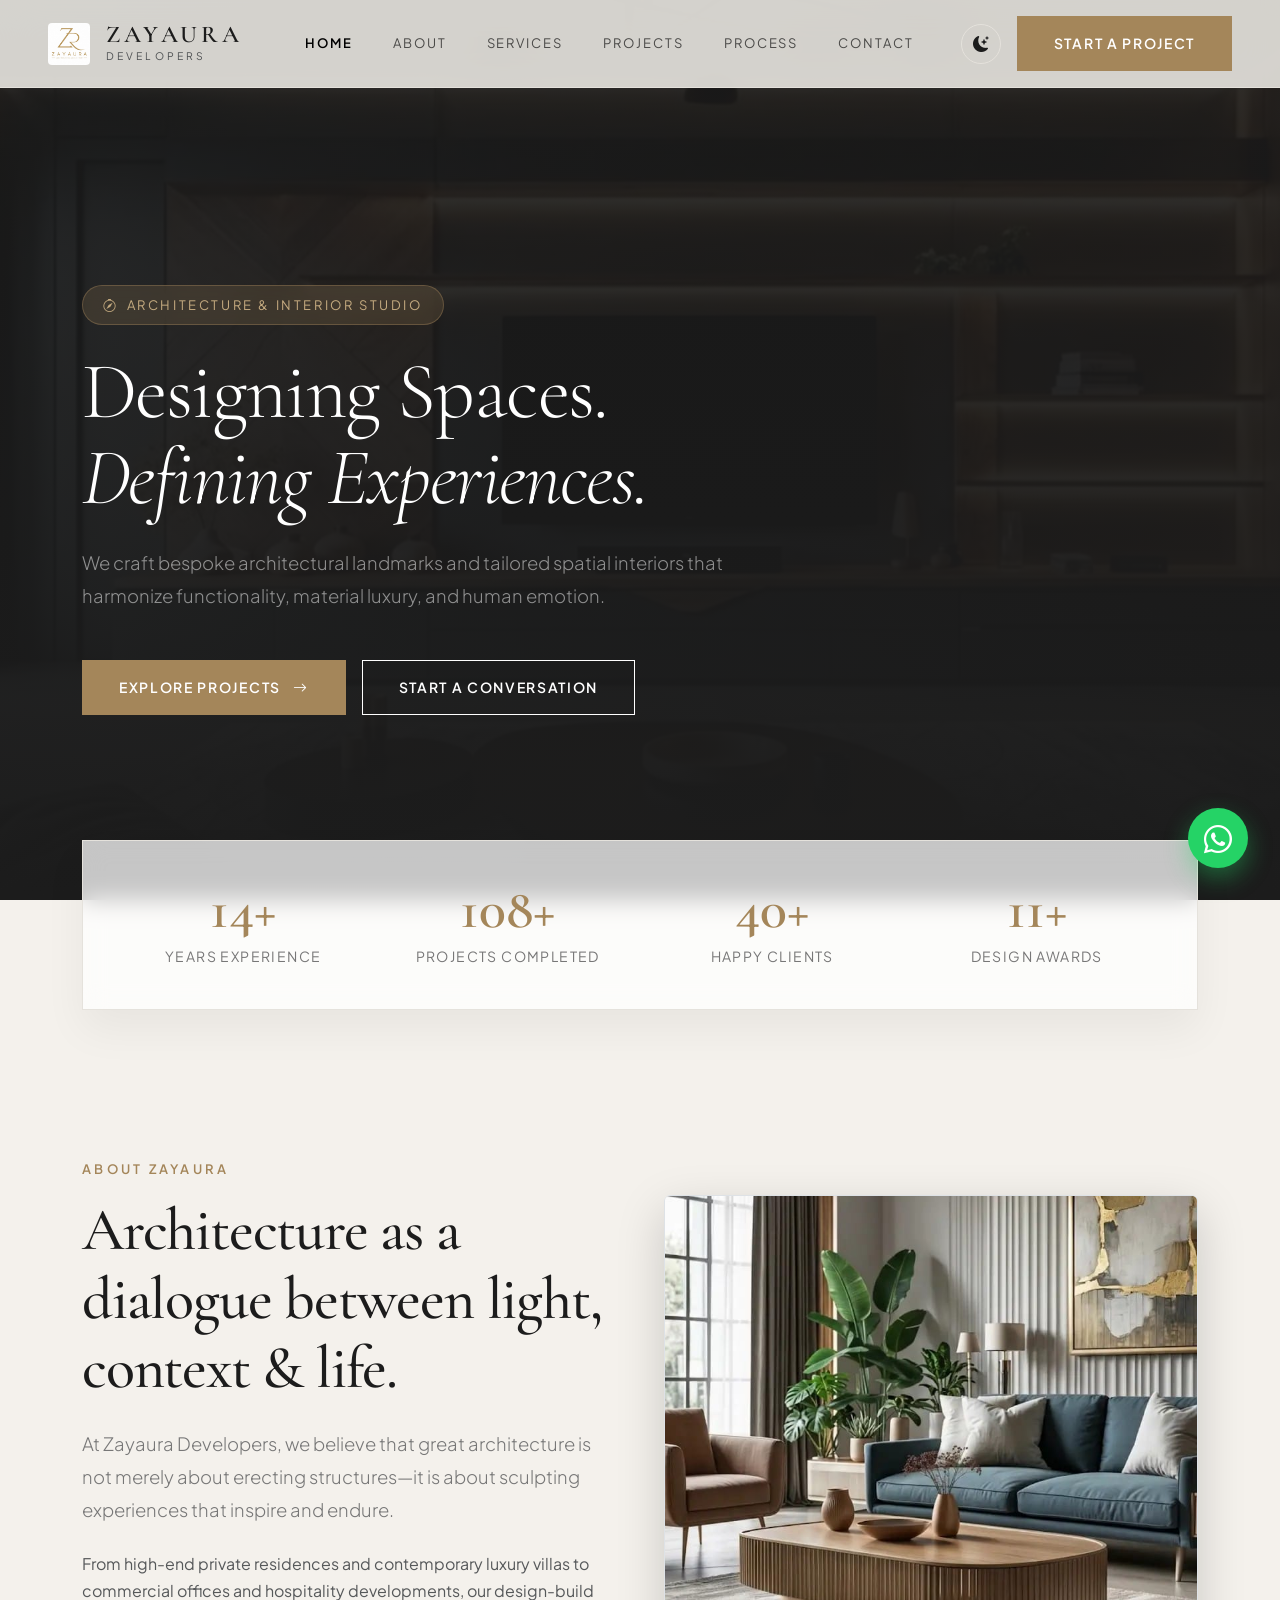
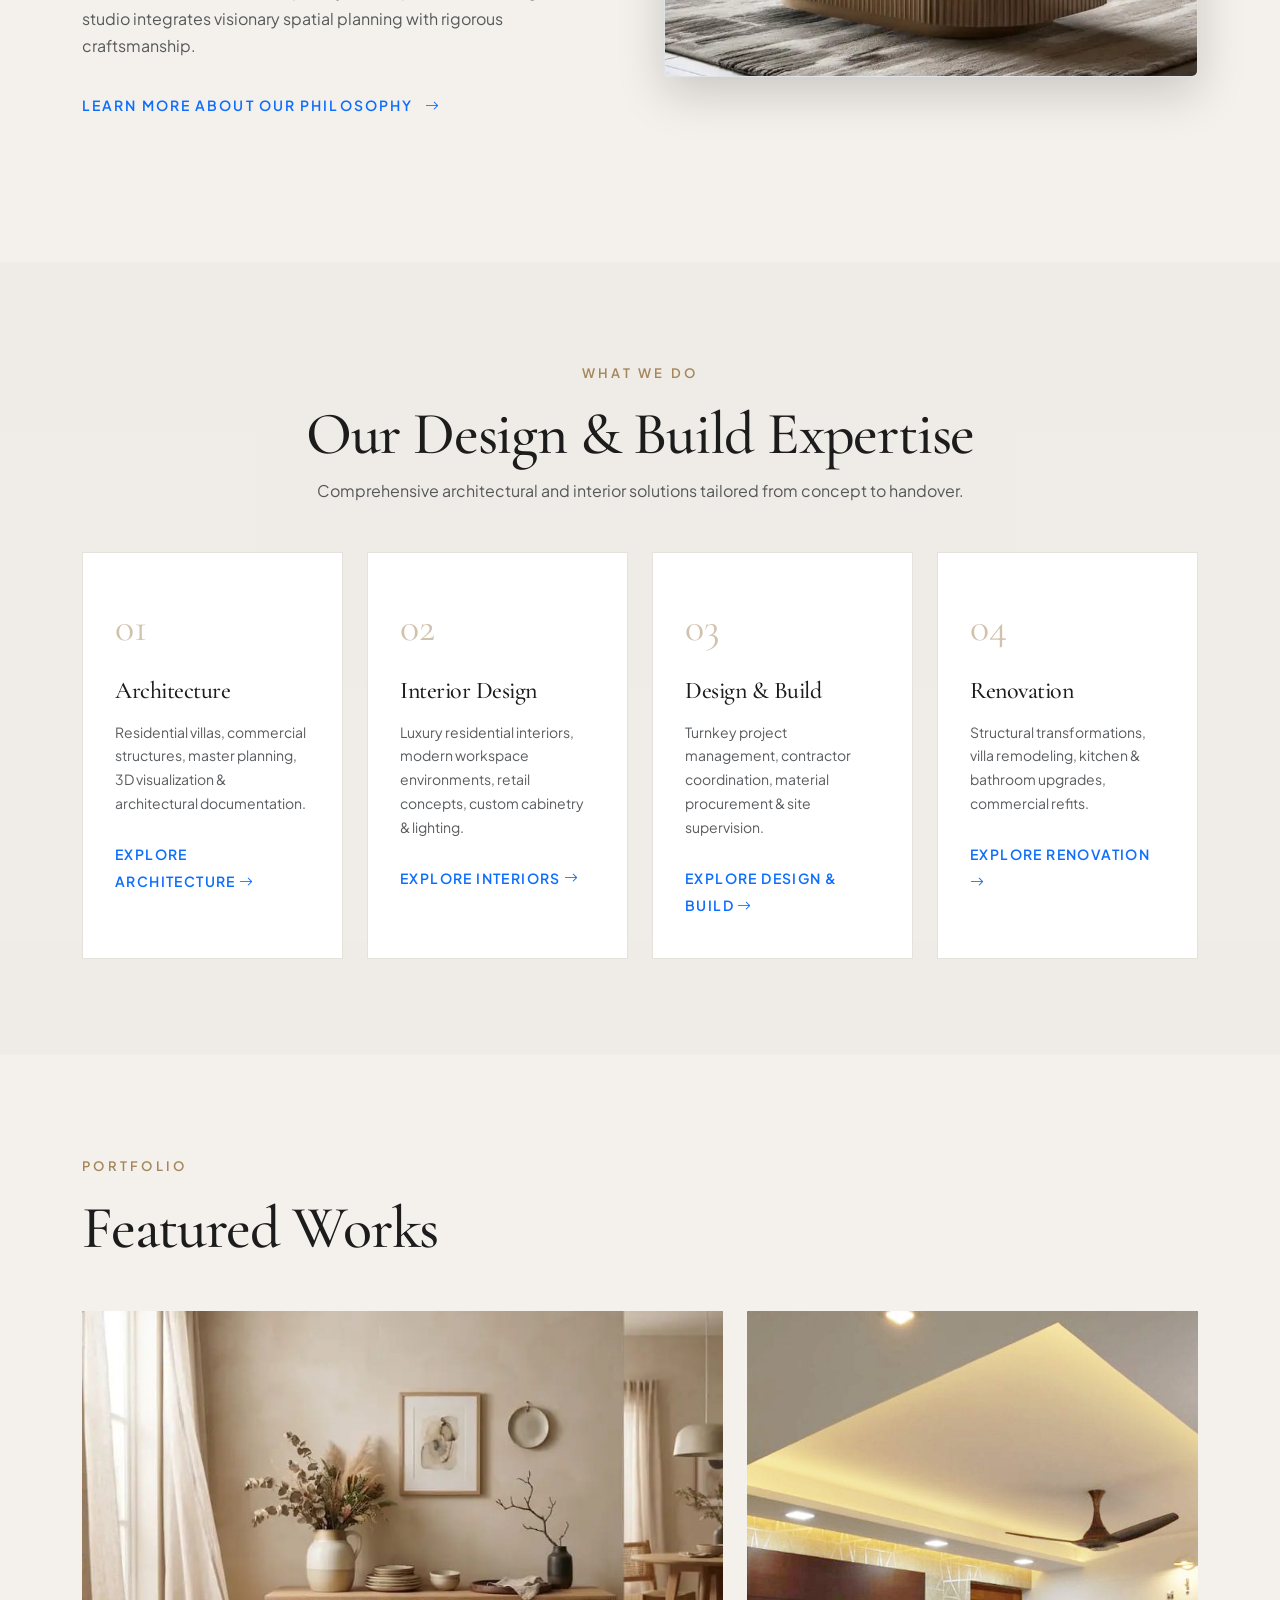
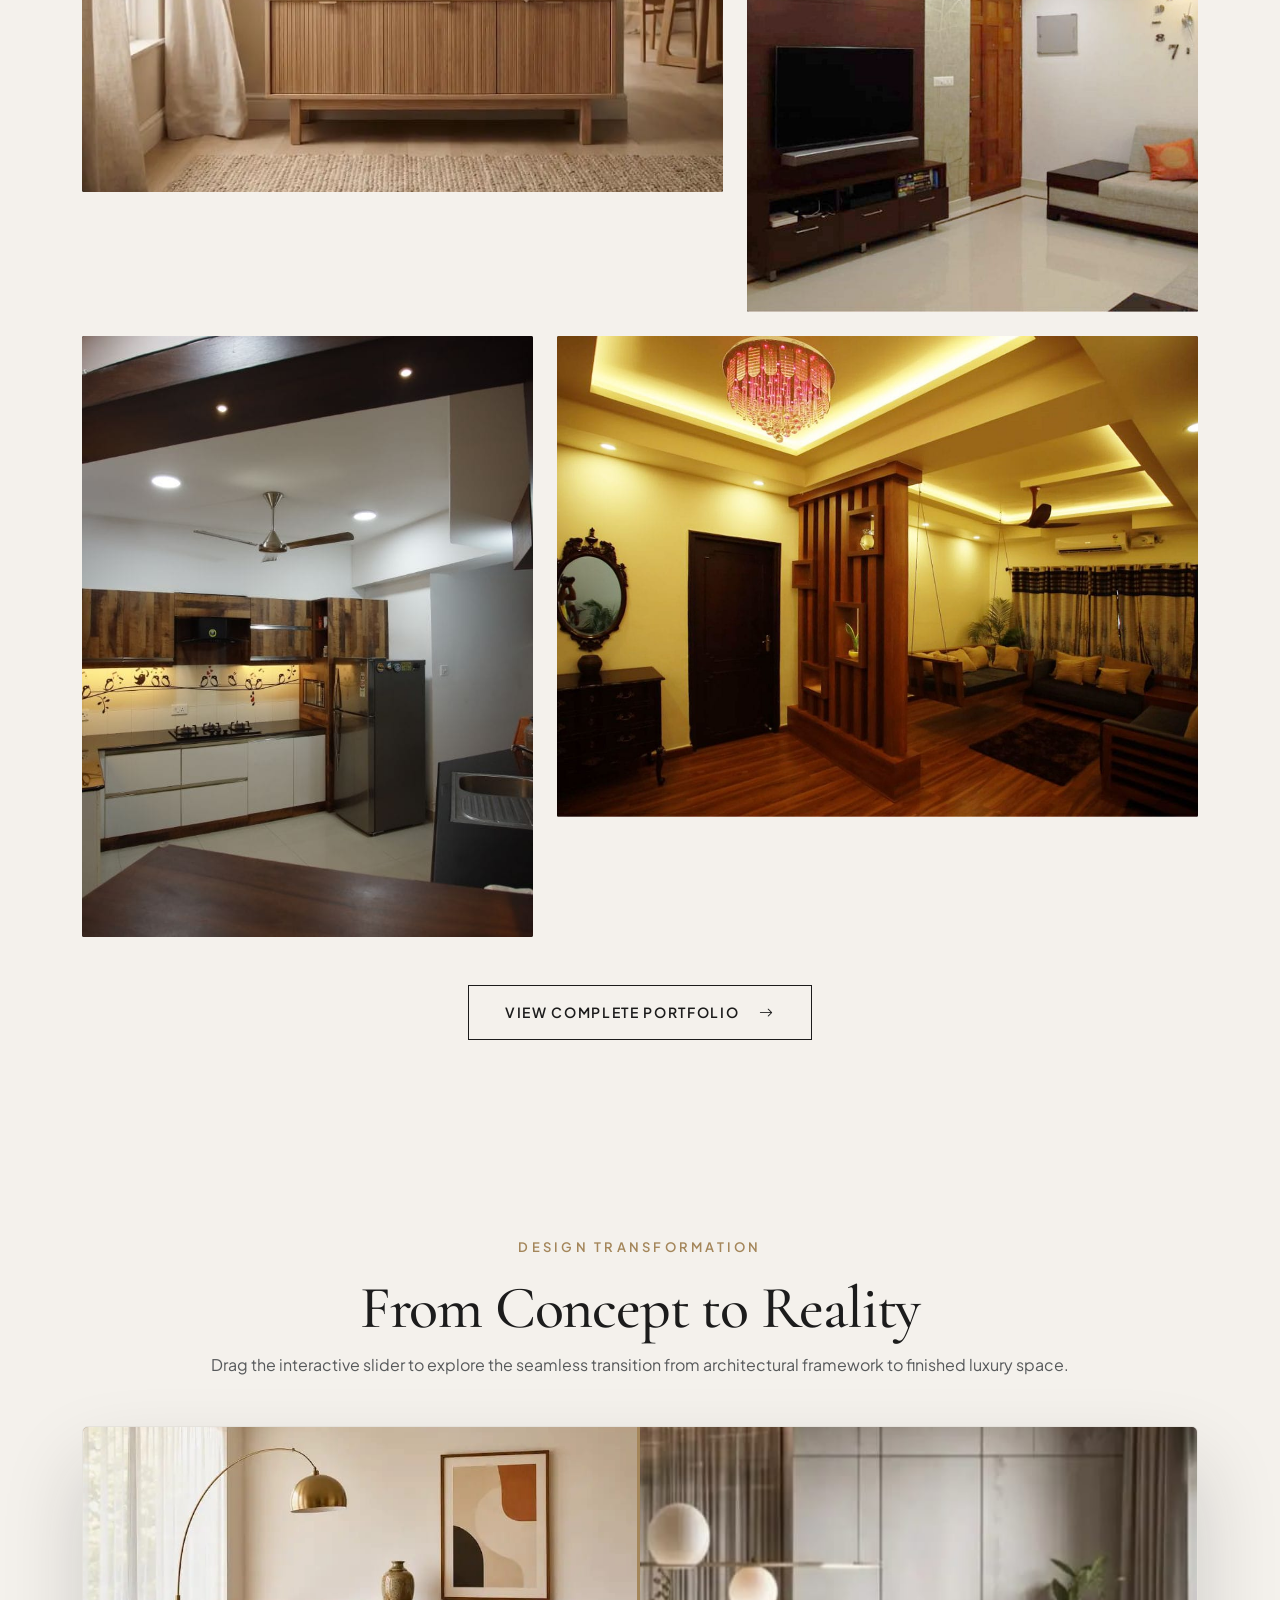
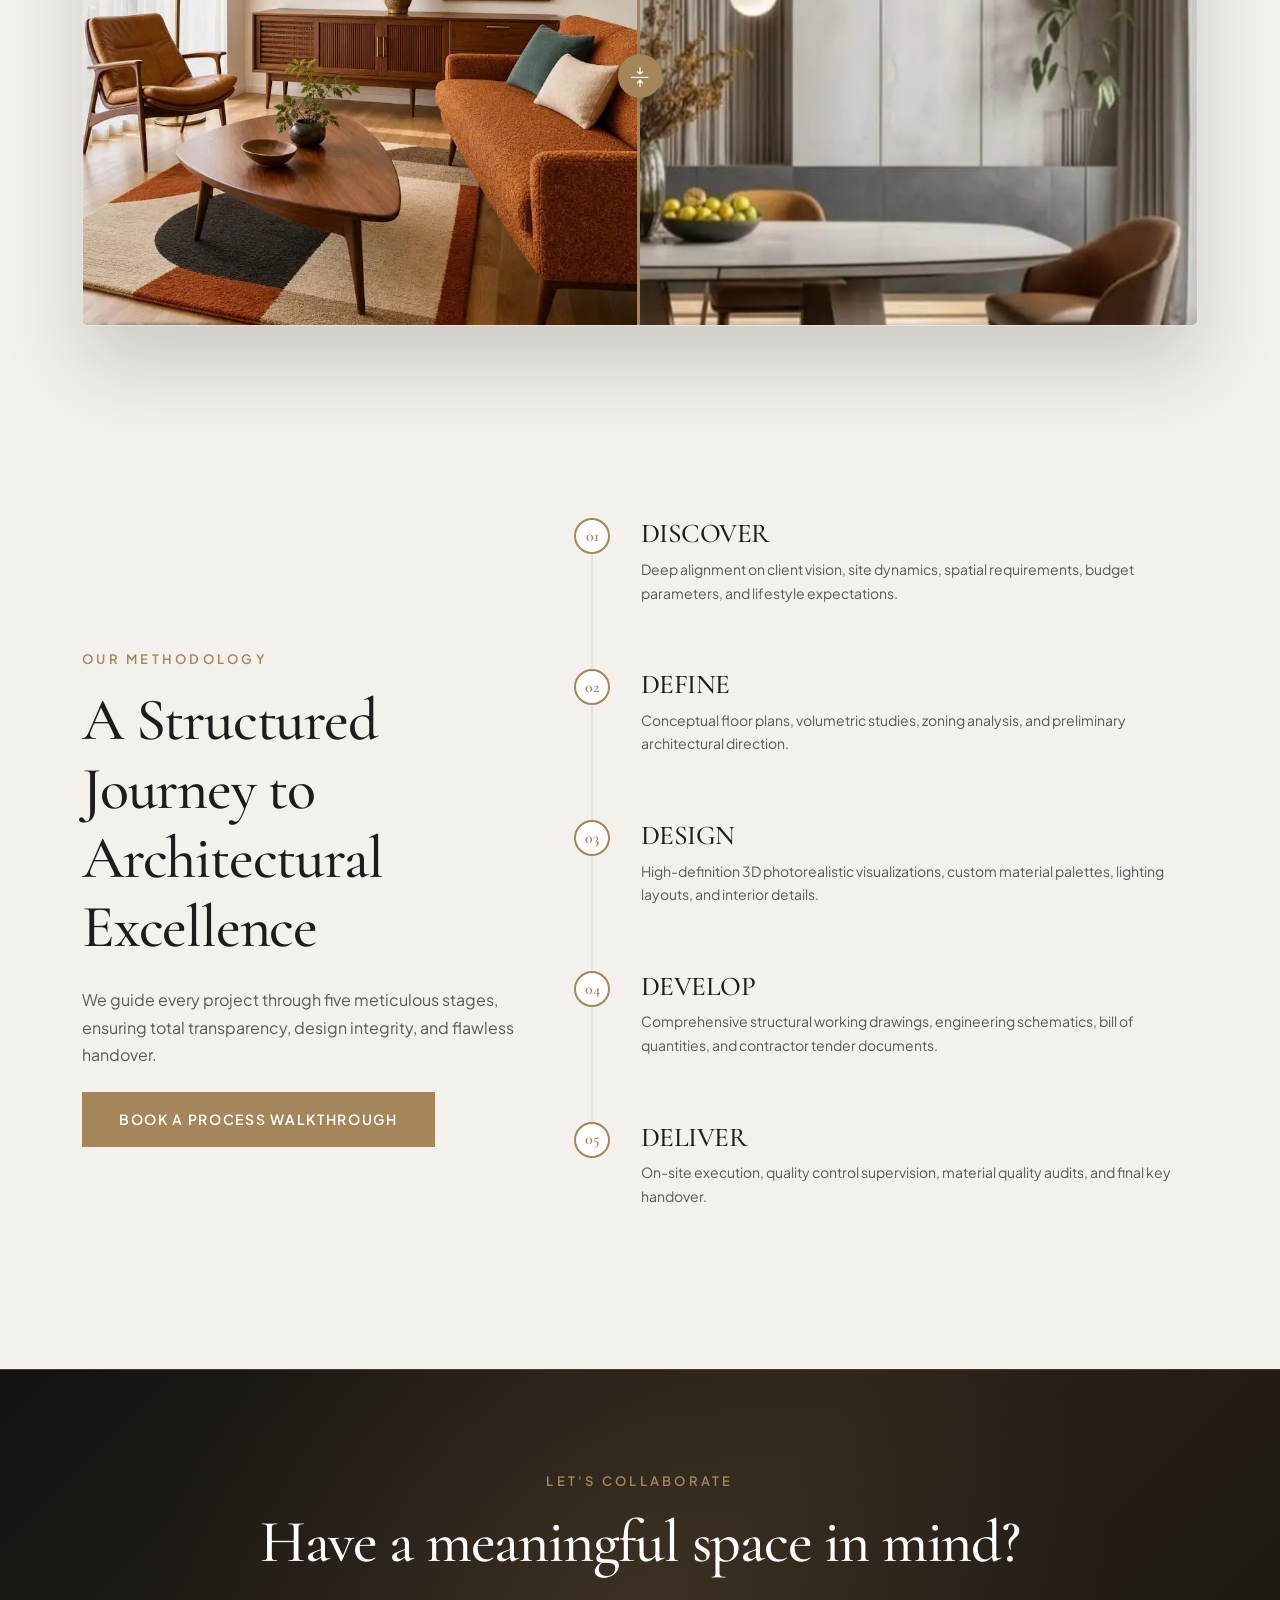
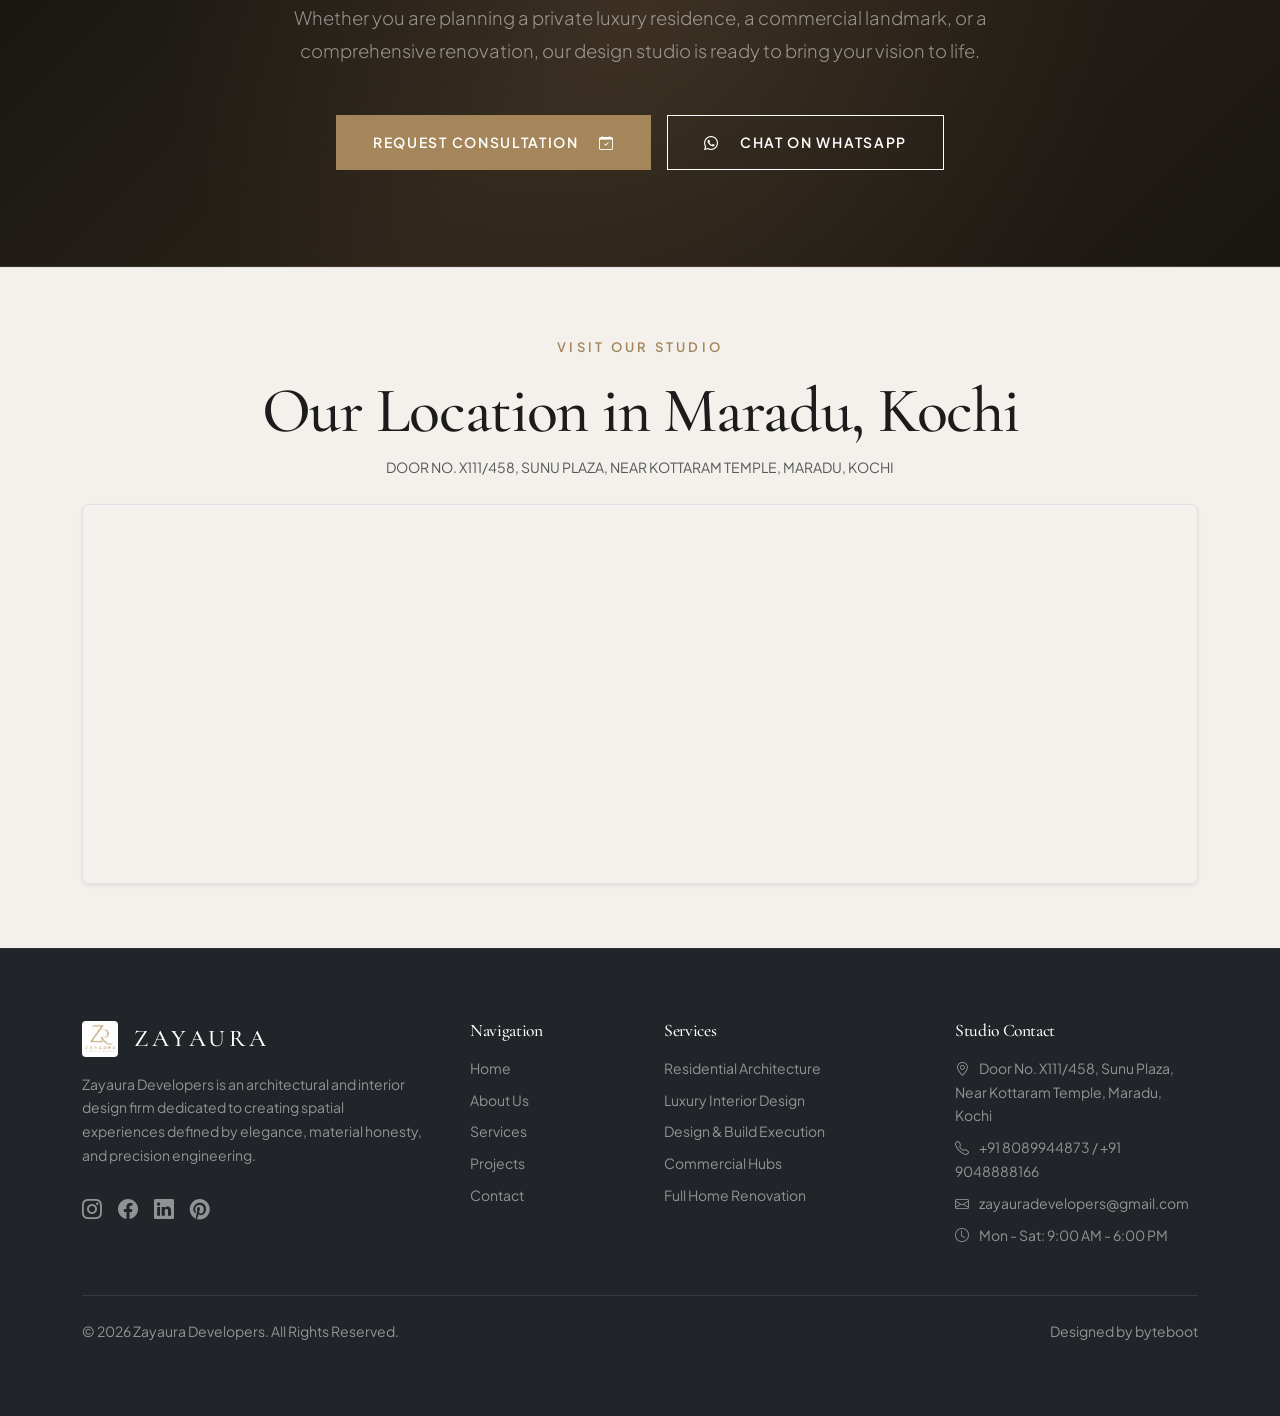
==== index.html @ 6d1160a0 "initital" ====
<!DOCTYPE html>
<html lang="en" data-theme="light">
<head>
  <meta charset="UTF-8">
  <meta name="viewport" content="width=device-width, initial-scale=1.0">
  <title>Zayaura Developers — Luxury Architecture & Interior Design Studio</title>
  <meta name="description" content="Zayaura Developers is a premier architecture and interior design firm specializing in high-end residential, commercial, luxury villas, and design-build projects.">
  <meta name="keywords" content="Architecture, Interior Design, Luxury Villas, Commercial Architecture, Design Build, Kochi, Kerala, Zayaura Developers">
  <meta name="author" content="Zayaura Developers">
  <link rel="canonical" href="index.html">

  <!-- Google Fonts -->
  <link rel="preconnect" href="https://fonts.googleapis.com">
  <link rel="preconnect" href="https://fonts.gstatic.com" crossorigin>
  <link href="https://fonts.googleapis.com/css2?family=Cormorant+Garamond:ital,wght@0,400;0,500;0,600;0,700;1,400&family=Plus+Jakarta+Sans:wght@300;400;500;600;700&display=swap" rel="stylesheet">

  <!-- Bootstrap 5 CSS -->
  <link href="https://cdn.jsdelivr.net/npm/bootstrap@5.3.2/dist/css/bootstrap.min.css" rel="stylesheet">
  <!-- Bootstrap Icons -->
  <link rel="stylesheet" href="https://cdn.jsdelivr.net/npm/bootstrap-icons@1.11.1/font/bootstrap-icons.css">

  <!-- GSAP Animation Engine -->
  <script src="https://cdnjs.cloudflare.com/ajax/libs/gsap/3.12.5/gsap.min.js"></script>
  <script src="https://cdnjs.cloudflare.com/ajax/libs/gsap/3.12.5/ScrollTrigger.min.js"></script>

  <!-- Custom Stylesheet -->
  <link rel="stylesheet" href="css/style.css">
</head>
<body>

  <!-- Sticky Glass Navbar -->
  <header>
    <nav class="navbar navbar-expand-lg fixed-top glass-nav py-3" id="mainNavbar">
      <div class="container-fluid px-lg-5">
        <a class="navbar-brand d-flex align-items-center gap-3" href="index.html">
          <img src="images/logos/WhatsApp Image 2026-09-30 at 14.03.06.jpeg" alt="Zayaura Logo" height="42" class="rounded-1">
          <div class="brand-text">
            <span class="d-block font-heading fs-4 fw-semibold tracking-tight text-uppercase lh-1" style="letter-spacing: 0.15em;">ZAYAURA</span>
            <span class="d-block text-uppercase text-muted" style="font-size: 0.65rem; letter-spacing: 0.3em;">DEVELOPERS</span>
          </div>
        </a>

        <button class="navbar-toggler border-0 shadow-none" type="button" data-bs-toggle="collapse" data-bs-target="#navContent" aria-controls="navContent" aria-expanded="false" aria-label="Toggle navigation">
          <i class="bi bi-list fs-1 text-heading"></i>
        </button>

        <div class="collapse navbar-collapse" id="navContent">
          <ul class="navbar-nav mx-auto mb-2 mb-lg-0 gap-lg-4 text-uppercase" style="font-size: 0.8125rem; letter-spacing: 0.15em;">
            <li class="nav-item"><a class="nav-link active text-accent fw-semibold" href="index.html">Home</a></li>
            <li class="nav-item"><a class="nav-link" href="about.html">About</a></li>
            <li class="nav-item"><a class="nav-link" href="services.html">Services</a></li>
            <li class="nav-item"><a class="nav-link" href="projects.html">Projects</a></li>
            <li class="nav-item"><a class="nav-link" href="#process">Process</a></li>
            <li class="nav-item"><a class="nav-link" href="contact.html">Contact</a></li>
          </ul>

          <div class="d-flex align-items-center gap-3 mt-3 mt-lg-0">
            <button class="theme-toggle-btn" aria-label="Toggle Light/Dark Theme">
              <i class="bi bi-moon-stars-fill"></i>
            </button>
            <a href="contact.html" class="btn btn-editorial btn-primary-custom">Start a Project</a>
          </div>
        </div>
      </div>
    </nav>
  </header>

  <main>
    <!-- Hero Section -->
    <section class="hero-section" id="hero">
      <div class="hero-bg-overlay" style="background-image: url('images/site/WhatsApp Image 2026-09-29 at 18.03.42.jpeg');"></div>
      <div class="hero-gradient-overlay"></div>
      
      <div class="container hero-content py-5">
        <div class="row min-vh-75 align-items-center">
          <div class="col-lg-9 col-xl-8 reveal-fade-up">
            <div class="hero-badge mb-4">
              <i class="bi bi-compass"></i> ARCHITECTURE & INTERIOR STUDIO
            </div>
            <h1 class="display-1 font-heading text-white fw-light mb-4" style="line-height: 1.08;">
              Designing Spaces. <br><span class="italic-serif text-accent" style="font-style: italic;">Defining Experiences.</span>
            </h1>
            <p class="lead text-white-50 mb-5 pe-lg-5">
              We craft bespoke architectural landmarks and tailored spatial interiors that harmonize functionality, material luxury, and human emotion.
            </p>
            <div class="d-flex flex-column flex-sm-row gap-3">
              <a href="projects.html" class="btn btn-editorial btn-primary-custom">
                Explore Projects <i class="bi bi-arrow-right"></i>
              </a>
              <a href="contact.html" class="btn btn-editorial btn-outline-custom text-white border-white">
                Start a Conversation
              </a>
            </div>
          </div>
        </div>
      </div>
    </section>

    <!-- Floating Statistics Counter Bar -->
    <section class="container position-relative">
      <div class="stats-bar floating-card reveal-fade-up">
        <div class="row text-center g-4">
          <div class="col-6 col-md-3">
            <div class="stat-number" data-count="15">0+</div>
            <div class="stat-label">Years Experience</div>
          </div>
          <div class="col-6 col-md-3">
            <div class="stat-number" data-count="120">0+</div>
            <div class="stat-label">Projects Completed</div>
          </div>
          <div class="col-6 col-md-3">
            <div class="stat-number" data-count="45">0+</div>
            <div class="stat-label">Happy Clients</div>
          </div>
          <div class="col-6 col-md-3">
            <div class="stat-number" data-count="12">0+</div>
            <div class="stat-label">Design Awards</div>
          </div>
        </div>
      </div>
    </section>

    <!-- Studio Introduction Section -->
    <section class="py-5 my-5" id="intro">
      <div class="container py-lg-5">
        <div class="row align-items-center g-5">
          <div class="col-lg-6 reveal-fade-up">
            <span class="eyebrow">ABOUT ZAYAURA</span>
            <h2 class="display-2 font-heading mb-4">Architecture as a dialogue between light, context & life.</h2>
            <p class="lead mb-4">
              At Zayaura Developers, we believe that great architecture is not merely about erecting structures—it is about sculpting experiences that inspire and endure.
            </p>
            <p class="text-muted mb-4">
              From high-end private residences and contemporary luxury villas to commercial offices and hospitality developments, our design-build studio integrates visionary spatial planning with rigorous craftsmanship.
            </p>
            <div class="pt-2">
              <a href="about.html" class="text-accent fw-semibold text-uppercase tracking-wider text-decoration-none" style="letter-spacing: 0.15em; font-size: 0.875rem;">
                Learn More About Our Philosophy <i class="bi bi-arrow-right ms-2"></i>
              </a>
            </div>
          </div>
          
          <div class="col-lg-6 reveal-fade-up">
            <div class="spatial-perspective">
              <div class="floating-card rounded-2 overflow-hidden shadow-lg border">
                <img src="images/site/WhatsApp Image 2026-09-29 at 18.03.37.jpeg" alt="Zayaura Architectural Studio Work" class="img-fluid w-100 object-fit-cover" style="height: 480px;">
              </div>
            </div>
          </div>
        </div>
      </div>
    </section>

    <!-- Core Services Section -->
    <section class="py-5 bg-surface" id="services" style="background-color: rgba(28,28,28,0.02);">
      <div class="container py-lg-5">
        <div class="text-center max-w-700 mx-auto mb-5 reveal-fade-up">
          <span class="eyebrow">WHAT WE DO</span>
          <h2 class="display-2 font-heading">Our Design & Build Expertise</h2>
          <p class="text-muted">Comprehensive architectural and interior solutions tailored from concept to handover.</p>
        </div>

        <div class="row g-4 reveal-stagger-grid">
          <div class="col-md-6 col-lg-3">
            <div class="service-card floating-card">
              <div class="service-num">01</div>
              <h3 class="h4 font-heading mb-3">Architecture</h3>
              <p class="text-muted small mb-4">Residential villas, commercial structures, master planning, 3D visualization & architectural documentation.</p>
              <a href="services.html" class="text-accent text-decoration-none fw-semibold small text-uppercase" style="letter-spacing: 0.1em;">Explore Architecture <i class="bi bi-arrow-right"></i></a>
            </div>
          </div>

          <div class="col-md-6 col-lg-3">
            <div class="service-card floating-card">
              <div class="service-num">02</div>
              <h3 class="h4 font-heading mb-3">Interior Design</h3>
              <p class="text-muted small mb-4">Luxury residential interiors, modern workspace environments, retail concepts, custom cabinetry & lighting.</p>
              <a href="services.html" class="text-accent text-decoration-none fw-semibold small text-uppercase" style="letter-spacing: 0.1em;">Explore Interiors <i class="bi bi-arrow-right"></i></a>
            </div>
          </div>

          <div class="col-md-6 col-lg-3">
            <div class="service-card floating-card">
              <div class="service-num">03</div>
              <h3 class="h4 font-heading mb-3">Design & Build</h3>
              <p class="text-muted small mb-4">Turnkey project management, contractor coordination, material procurement & site supervision.</p>
              <a href="services.html" class="text-accent text-decoration-none fw-semibold small text-uppercase" style="letter-spacing: 0.1em;">Explore Design & Build <i class="bi bi-arrow-right"></i></a>
            </div>
          </div>

          <div class="col-md-6 col-lg-3">
            <div class="service-card floating-card">
              <div class="service-num">04</div>
              <h3 class="h4 font-heading mb-3">Renovation</h3>
              <p class="text-muted small mb-4">Structural transformations, villa remodeling, kitchen & bathroom upgrades, commercial refits.</p>
              <a href="services.html" class="text-accent text-decoration-none fw-semibold small text-uppercase" style="letter-spacing: 0.1em;">Explore Renovation <i class="bi bi-arrow-right"></i></a>
            </div>
          </div>
        </div>
      </div>
    </section>

    <!-- Featured Projects Editorial Portfolio -->
    <section class="py-5" id="projects">
      <div class="container py-lg-5">
        <div class="d-flex flex-column flex-md-row justify-content-between align-items-md-end mb-5 reveal-fade-up">
          <div>
            <span class="eyebrow">PORTFOLIO</span>
            <h2 class="display-2 font-heading mb-0">Featured Works</h2>
          </div>
        </div>

        <!-- Asymmetric Editorial Grid -->
        <div class="row g-4 reveal-stagger-grid" id="portfolioGrid">

          <!-- Project 01 -->
          <div class="col-md-6 col-lg-7 project-item" data-category="architecture residential">
            <div class="project-card floating-card">
              <div class="project-img-wrapper">
                <img src="images/site/WhatsApp Image 2026-09-29 at 18.03.33.jpeg" alt="Casa Verde Villa">
              </div>
              <div class="project-overlay">
                <div class="d-flex justify-content-between align-items-end">
                  <div>
                    <span class="project-category">Residential Architecture • Kochi, Kerala</span>
                    <h3 class="project-title font-heading">Casa Verde Sanctuary</h3>
                  </div>
                  <button class="project-link-icon border-0 quick-view-btn" 
                          data-bs-toggle="modal" 
                          data-bs-target="#projectQuickViewModal"
                          data-title="Casa Verde Sanctuary"
                          data-category="Residential Architecture"
                          data-location="Kochi, Kerala"
                          data-image="images/site/WhatsApp Image 2026-09-29 at 18.03.33.jpeg"
                          data-desc="A serene tropical modern villa engineered with passive cooling, natural stone finishes, and floor-to-ceiling glass integration.">
                    <i class="bi bi-arrow-up-right fs-5"></i>
                  </button>
                </div>
              </div>
            </div>
          </div>

          <!-- Project 02 -->
          <div class="col-md-6 col-lg-5 project-item" data-category="interior residential">
            <div class="project-card floating-card">
              <div class="project-img-wrapper portrait">
                <img src="images/Joy Abraham/WhatsApp Image 2026-09-30 at 14.19.23.jpeg" alt="Abraham Luxury Residence">
              </div>
              <div class="project-overlay">
                <div class="d-flex justify-content-between align-items-end">
                  <div>
                    <span class="project-category">Luxury Interior • Ernakulam</span>
                    <h3 class="project-title font-heading">Abraham Residence</h3>
                  </div>
                  <button class="project-link-icon border-0 quick-view-btn" 
                          data-bs-toggle="modal" 
                          data-bs-target="#projectQuickViewModal"
                          data-title="Abraham Luxury Residence"
                          data-category="Luxury Interior"
                          data-location="Ernakulam"
                          data-image="images/Joy Abraham/WhatsApp Image 2026-09-30 at 14.19.23.jpeg"
                          data-desc="Refined interior spatial layout featuring custom oak cabinetry, recessed warm architectural lighting, and bespoke Italian marble flooring.">
                    <i class="bi bi-arrow-up-right fs-5"></i>
                  </button>
                </div>
              </div>
            </div>
          </div>

          <!-- Project 03 -->
          <div class="col-md-6 col-lg-5 project-item" data-category="commercial architecture">
            <div class="project-card floating-card">
              <div class="project-img-wrapper portrait">
                <img src="images/denny/WhatsApp Image 2026-09-30 at 14.22.38.jpeg" alt="Denny Commercial Complex">
              </div>
              <div class="project-overlay">
                <div class="d-flex justify-content-between align-items-end">
                  <div>
                    <span class="project-category">Commercial Architecture • Calicut</span>
                    <h3 class="project-title font-heading">Denny Corporate Hub</h3>
                  </div>
                  <button class="project-link-icon border-0 quick-view-btn" 
                          data-bs-toggle="modal" 
                          data-bs-target="#projectQuickViewModal"
                          data-title="Denny Corporate Hub"
                          data-category="Commercial Architecture"
                          data-location="Calicut"
                          data-image="images/denny/WhatsApp Image 2026-09-30 at 14.22.38.jpeg"
                          data-desc="State-of-the-art commercial complex featuring energy-efficient glass curtain walls, open atrium spaces, and collaborative work zones.">
                    <i class="bi bi-arrow-up-right fs-5"></i>
                  </button>
                </div>
              </div>
            </div>
          </div>

          <!-- Project 04 -->
          <div class="col-md-6 col-lg-7 project-item" data-category="interior commercial">
            <div class="project-card floating-card">
              <div class="project-img-wrapper">
                <img src="images/shihab/WhatsApp Image 2026-09-30 at 14.20.40.jpeg" alt="Shihab Executive Suite">
              </div>
              <div class="project-overlay">
                <div class="d-flex justify-content-between align-items-end">
                  <div>
                    <span class="project-category">Interior Design • Thrissur</span>
                    <h3 class="project-title font-heading">Shihab Luxury Suite</h3>
                  </div>
                  <button class="project-link-icon border-0 quick-view-btn" 
                          data-bs-toggle="modal" 
                          data-bs-target="#projectQuickViewModal"
                          data-title="Shihab Luxury Suite"
                          data-category="Interior Design"
                          data-location="Thrissur"
                          data-image="images/shihab/WhatsApp Image 2026-09-30 at 14.20.40.jpeg"
                          data-desc="Editorial workspace interior incorporating bronze metallic accents, acoustic wood paneling, and ergonomically tailored lounge seating.">
                    <i class="bi bi-arrow-up-right fs-5"></i>
                  </button>
                </div>
              </div>
            </div>
          </div>

        </div>

        <div class="text-center mt-5">
          <a href="projects.html" class="btn btn-editorial btn-outline-custom">
            View Complete Portfolio <i class="bi bi-arrow-right ms-2"></i>
          </a>
        </div>
      </div>
    </section>

    <!-- Dual-State Interactive Interactive Architectural Showcase -->
    <section class="py-5 bg-surface" id="showcase">
      <div class="container py-lg-5">
        <div class="text-center max-w-700 mx-auto mb-5 reveal-fade-up">
          <span class="eyebrow">DESIGN TRANSFORMATION</span>
          <h2 class="display-2 font-heading">From Concept to Reality</h2>
          <p class="text-muted">Drag the interactive slider to explore the seamless transition from architectural framework to finished luxury space.</p>
        </div>

        <div class="dual-state-container rounded-2 reveal-fade-up">
          <div class="dual-state-before" style="background-image: url('images/site/WhatsApp Image 2026-09-29 at 18.03.43.jpeg');"></div>
          <div class="dual-state-after" style="background-image: url('images/site/WhatsApp Image 2026-09-29 at 18.03.39.jpeg');"></div>
          <div class="dual-slider-handle">
            <i class="bi bi-arrows-collapse fs-5"></i>
          </div>
        </div>
      </div>
    </section>

    <!-- Interactive Design Process Timeline -->
    <section class="py-5" id="process">
      <div class="container py-lg-5">
        <div class="row align-items-center g-5">
          <div class="col-lg-5 reveal-fade-up">
            <span class="eyebrow">OUR METHODOLOGY</span>
            <h2 class="display-2 font-heading mb-4">A Structured Journey to Architectural Excellence</h2>
            <p class="text-muted mb-4">
              We guide every project through five meticulous stages, ensuring total transparency, design integrity, and flawless handover.
            </p>
            <a href="contact.html" class="btn btn-editorial btn-primary-custom">
              Book a Process Walkthrough
            </a>
          </div>

          <div class="col-lg-7 reveal-fade-up">
            <div class="ps-lg-4">
              <div class="process-step">
                <div class="process-num-badge">01</div>
                <h4 class="font-heading">DISCOVER</h4>
                <p class="text-muted small">Deep alignment on client vision, site dynamics, spatial requirements, budget parameters, and lifestyle expectations.</p>
              </div>

              <div class="process-step">
                <div class="process-num-badge">02</div>
                <h4 class="font-heading">DEFINE</h4>
                <p class="text-muted small">Conceptual floor plans, volumetric studies, zoning analysis, and preliminary architectural direction.</p>
              </div>

              <div class="process-step">
                <div class="process-num-badge">03</div>
                <h4 class="font-heading">DESIGN</h4>
                <p class="text-muted small">High-definition 3D photorealistic visualizations, custom material palettes, lighting layouts, and interior details.</p>
              </div>

              <div class="process-step">
                <div class="process-num-badge">04</div>
                <h4 class="font-heading">DEVELOP</h4>
                <p class="text-muted small">Comprehensive structural working drawings, engineering schematics, bill of quantities, and contractor tender documents.</p>
              </div>

              <div class="process-step">
                <div class="process-num-badge">05</div>
                <h4 class="font-heading">DELIVER</h4>
                <p class="text-muted small">On-site execution, quality control supervision, material quality audits, and final key handover.</p>
              </div>
            </div>
          </div>
        </div>
      </div>
    </section>

    <!-- Consultation CTA -->
    <section class="py-5 collaborate-section text-white position-relative overflow-hidden" id="cta">
      <div class="container py-lg-5 position-relative z-2">
        <div class="row justify-content-center text-center">
          <div class="col-lg-9 reveal-fade-up">
            <span class="eyebrow text-accent-light">LET'S COLLABORATE</span>
            <h2 class="display-2 font-heading text-white mb-4">Have a meaningful space in mind?</h2>
            <p class="lead text-white-50 mb-5 max-w-700 mx-auto">
              Whether you are planning a private luxury residence, a commercial landmark, or a comprehensive renovation, our design studio is ready to bring your vision to life.
            </p>
            <div class="d-flex flex-column flex-sm-row justify-content-center gap-3">
              <a href="contact.html" class="btn btn-editorial btn-primary-custom">
                Request Consultation <i class="bi bi-calendar-check ms-2"></i>
              </a>
              <a href="https://wa.me/918089944873" target="_blank" class="btn btn-editorial btn-outline-custom text-white border-white">
                <i class="bi bi-whatsapp me-2"></i> Chat on WhatsApp
              </a>
            </div>
          </div>
        </div>
      </div>
    </section>

    <!-- Front Page Google Map Section -->
    <section class="py-5 bg-surface border-top" id="map-section">
      <div class="container py-lg-3">
        <div class="text-center max-w-700 mx-auto mb-4 reveal-fade-up">
          <span class="eyebrow">VISIT OUR STUDIO</span>
          <h2 class="display-3 font-heading mb-2">Our Location in Maradu, Kochi</h2>
          <p class="text-muted small">DOOR NO. X111/458, SUNU PLAZA, NEAR KOTTARAM TEMPLE, MARADU, KOCHI</p>
        </div>
        <div class="rounded-2 overflow-hidden shadow-sm border reveal-fade-up" style="height: 380px;">
          <iframe title="Zayaura Studio Location Map" src="https://maps.google.com/maps?q=9.938630,76.327029&hl=en&z=16&output=embed" width="100%" height="100%" style="border:0;" allowfullscreen="" loading="lazy"></iframe>
        </div>
      </div>
    </section>
  </main>

  <!-- Quick View Modal -->
  <div class="modal fade" id="projectQuickViewModal" tabindex="-1" aria-hidden="true">
    <div class="modal-dialog modal-dialog-centered modal-lg">
      <div class="modal-content glass-modal">
        <div class="modal-header border-0 pb-0">
          <div>
            <h4 class="modal-title font-heading mb-1">Project Title</h4>
            <span class="modal-category text-accent small text-uppercase">Category • Location</span>
          </div>
          <button type="button" class="btn-close btn-close-white" data-bs-dismiss="modal" aria-label="Close"></button>
        </div>
        <div class="modal-body">
          <div class="rounded overflow-hidden mb-3">
            <img src="" alt="Project View" class="modal-img img-fluid w-100 object-fit-cover" style="max-height: 420px;">
          </div>
          <p class="modal-desc text-muted mb-0">Project description detail.</p>
        </div>
        <div class="modal-footer border-0 pt-0">
          <a href="project-detail.html" class="btn btn-editorial btn-primary-custom py-2 px-4">View Full Project Details <i class="bi bi-arrow-right"></i></a>
        </div>
      </div>
    </div>
  </div>

  <!-- WhatsApp Floating Action Button -->
  <a href="https://wa.me/918089944873" target="_blank" class="whatsapp-float" aria-label="Chat on WhatsApp">
    <i class="bi bi-whatsapp"></i>
  </a>

  <!-- Footer -->
  <footer class="py-5 bg-dark text-white border-top border-secondary border-opacity-10">
    <div class="container py-lg-4">
      <div class="row g-5">
        <div class="col-lg-4">
          <div class="d-flex align-items-center gap-3 mb-3">
            <img src="images/logos/WhatsApp Image 2026-09-30 at 14.03.06.jpeg" alt="Zayaura Logo" height="36" class="rounded-1">
            <span class="font-heading fs-4 text-white text-uppercase" style="letter-spacing: 0.15em;">ZAYAURA</span>
          </div>
          <p class="text-white-50 small mb-4">
            Zayaura Developers is an architectural and interior design firm dedicated to creating spatial experiences defined by elegance, material honesty, and precision engineering.
          </p>
          <div class="d-flex gap-3">
            <a href="https://www.instagram.com/zayauradevelopers?utm_source=ig_web_button_share_sheet&stkn=ZDNlZDc0MzIxNw==" target="_blank" class="text-white-50 text-decoration-none fs-5" aria-label="Instagram"><i class="bi bi-instagram"></i></a>
            <a href="https://www.facebook.com/people/Zayaura-Developers/61594051868736/?ref=PROFILE_EDIT_xav_ig_profile_page_web#" target="_blank" class="text-white-50 text-decoration-none fs-5" aria-label="Facebook"><i class="bi bi-facebook"></i></a>
            <a href="#" class="text-white-50 text-decoration-none fs-5" aria-label="LinkedIn"><i class="bi bi-linkedin"></i></a>
            <a href="#" class="text-white-50 text-decoration-none fs-5" aria-label="Pinterest"><i class="bi bi-pinterest"></i></a>
          </div>
        </div>

        <div class="col-6 col-lg-2">
          <h5 class="font-heading text-white mb-3" style="font-size: 1.1rem;">Navigation</h5>
          <ul class="list-unstyled small text-white-50 d-flex flex-column gap-2">
            <li><a href="index.html" class="text-white-50 text-decoration-none">Home</a></li>
            <li><a href="about.html" class="text-white-50 text-decoration-none">About Us</a></li>
            <li><a href="services.html" class="text-white-50 text-decoration-none">Services</a></li>
            <li><a href="projects.html" class="text-white-50 text-decoration-none">Projects</a></li>
            <li><a href="contact.html" class="text-white-50 text-decoration-none">Contact</a></li>
          </ul>
        </div>

        <div class="col-6 col-lg-3">
          <h5 class="font-heading text-white mb-3" style="font-size: 1.1rem;">Services</h5>
          <ul class="list-unstyled small text-white-50 d-flex flex-column gap-2">
            <li><a href="services.html" class="text-white-50 text-decoration-none">Residential Architecture</a></li>
            <li><a href="services.html" class="text-white-50 text-decoration-none">Luxury Interior Design</a></li>
            <li><a href="services.html" class="text-white-50 text-decoration-none">Design & Build Execution</a></li>
            <li><a href="services.html" class="text-white-50 text-decoration-none">Commercial Hubs</a></li>
            <li><a href="services.html" class="text-white-50 text-decoration-none">Full Home Renovation</a></li>
          </ul>
        </div>

        <div class="col-lg-3">
          <h5 class="font-heading text-white mb-3" style="font-size: 1.1rem;">Studio Contact</h5>
          <p class="text-white-50 small mb-2"><i class="bi bi-geo-alt text-accent me-2"></i> Door No. X111/458, Sunu Plaza, Near Kottaram Temple, Maradu, Kochi</p>
          <p class="text-white-50 small mb-2"><i class="bi bi-telephone text-accent me-2"></i> +91 8089944873 / +91 9048888166</p>
          <p class="text-white-50 small mb-2"><i class="bi bi-envelope text-accent me-2"></i> zayauradevelopers@gmail.com</p>
          <p class="text-white-50 small mb-0"><i class="bi bi-clock text-accent me-2"></i> Mon - Sat: 9:00 AM - 6:00 PM</p>
        </div>
      </div>

      <div class="border-top border-secondary border-opacity-25 mt-5 pt-4 d-flex flex-column flex-md-row justify-content-between text-white-50 small">
        <p class="mb-0">&copy; 2026 Zayaura Developers. All Rights Reserved.</p>
        <p class="mb-0">Designed by byteboot</p>
      </div>
    </div>
  </footer>

  <!-- Bootstrap 5 JS Bundle -->
  <script src="https://cdn.jsdelivr.net/npm/bootstrap@5.3.2/dist/js/bootstrap.bundle.min.js"></script>
  <!-- Custom JS -->
  <script src="js/main.js"></script>
</body>
</html>
---- css/style.css ----
/* ==========================================================================
   ZAYAURA DEVELOPERS — Architecture & Interior Design
   Custom Design System & Antigravity Motion Styling
   ========================================================================== */

:root {
  /* Color Tokens */
  --primary: #1C1C1C;
  --secondary: #F4F1EC;
  --accent: #A4865A;
  --accent-light: #C5AB80;
  --text: #2B2B2B;
  --muted: #777777;
  --white: #FFFFFF;
  --border: #E5E2DC;
  
  /* Dynamic Theme Tokens (Light Mode Default) */
  --bg-body: #F4F1EC;
  --bg-surface: #FFFFFF;
  --bg-surface-elevated: rgba(255, 255, 255, 0.85);
  --card-bg: rgba(255, 255, 255, 0.75);
  --glass-bg: rgba(244, 241, 236, 0.75);
  --glass-border: rgba(164, 134, 90, 0.2);
  --text-main: #2B2B2B;
  --text-heading: #1C1C1C;
  --shadow-soft: 0 20px 40px rgba(0, 0, 0, 0.05);
  --shadow-hover: 0 30px 60px rgba(28, 28, 28, 0.12);
  --shadow-spatial: 0 40px 80px rgba(28, 28, 28, 0.18);
  
  /* Typography */
  --font-heading: 'Cormorant Garamond', Georgia, serif;
  --font-body: 'Plus Jakarta Sans', -apple-system, BlinkMacSystemFont, 'Segoe UI', Roboto, sans-serif;
  
  /* Transitions & Animation */
  --ease-antigravity: cubic-bezier(0.16, 1, 0.3, 1);
  --transition-fast: 0.25s cubic-bezier(0.16, 1, 0.3, 1);
  --transition-medium: 0.5s cubic-bezier(0.16, 1, 0.3, 1);
  --transition-slow: 0.8s cubic-bezier(0.16, 1, 0.3, 1);
}

/* Dark Theme Overrides */
[data-theme="dark"] {
  --primary: #F4F1EC;
  --secondary: #121212;
  --text-main: #E2E0DD;
  --text-heading: #F4F1EC;
  --muted: #9E9E9E;
  --white: #1A1A1A;
  --border: #2A2825;
  --bg-body: #111111;
  --bg-surface: #191919;
  --bg-surface-elevated: rgba(25, 25, 25, 0.9);
  --card-bg: rgba(25, 25, 25, 0.75);
  --glass-bg: rgba(18, 18, 18, 0.8);
  --glass-border: rgba(164, 134, 90, 0.3);
  --shadow-soft: 0 20px 40px rgba(0, 0, 0, 0.4);
  --shadow-hover: 0 30px 60px rgba(164, 134, 90, 0.2);
  --shadow-spatial: 0 40px 80px rgba(0, 0, 0, 0.6);
}

/* Base Resets & Global Styles */
*, *::before, *::after {
  box-sizing: border-box;
  margin: 0;
  padding: 0;
}

html {
  scroll-behavior: smooth;
  font-size: 16px;
}

body {
  font-family: var(--font-body);
  background-color: var(--bg-body);
  color: var(--text-main);
  line-height: 1.7;
  overflow-x: hidden;
  transition: background-color var(--transition-medium), color var(--transition-medium);
  -webkit-font-smoothing: antialiased;
}

/* Typography Hierarchy */
h1, h2, h3, h4, h5, h6, .font-heading {
  font-family: var(--font-heading);
  color: var(--text-heading);
  font-weight: 500;
  line-height: 1.15;
  letter-spacing: -0.02em;
}

h1, .display-1 { font-size: clamp(2.5rem, 5vw + 1rem, 5rem); }
h2, .display-2 { font-size: clamp(2rem, 3.5vw + 1rem, 3.75rem); }
h3 { font-size: clamp(1.5rem, 2vw + 0.8rem, 2.5rem); }
h4 { font-size: clamp(1.25rem, 1.5vw + 0.5rem, 1.85rem); }
h5 { font-size: 1.25rem; }

.eyebrow {
  font-family: var(--font-body);
  font-size: 0.8125rem;
  text-transform: uppercase;
  letter-spacing: 0.25em;
  color: var(--accent);
  font-weight: 600;
  display: inline-block;
  margin-bottom: 1rem;
}

p.lead {
  font-size: 1.15rem;
  font-weight: 300;
  color: var(--muted);
  line-height: 1.8;
}

/* Custom Selection & Scrollbar */
::selection {
  background: var(--accent);
  color: #FFFFFF;
}

::-webkit-scrollbar {
  width: 8px;
}
::-webkit-scrollbar-track {
  background: var(--bg-body);
}
::-webkit-scrollbar-thumb {
  background: var(--accent);
  border-radius: 4px;
}

/* Glassmorphism & Card Utilities */
.glass-panel {
  background: var(--glass-bg);
  backdrop-filter: blur(16px);
  -webkit-backdrop-filter: blur(16px);
  border: 1px solid var(--glass-border);
  border-radius: 4px;
}

.glass-nav {
  background: rgba(244, 241, 236, 0.85);
  backdrop-filter: blur(20px);
  -webkit-backdrop-filter: blur(20px);
  border-bottom: 1px solid var(--border);
  transition: all var(--transition-medium);
}

[data-theme="dark"] .glass-nav {
  background: rgba(18, 18, 18, 0.88);
  border-bottom-color: var(--border);
}

.glass-nav.scrolled {
  padding-top: 0.75rem !important;
  padding-bottom: 0.75rem !important;
  box-shadow: 0 10px 30px rgba(0,0,0,0.08);
}

/* Buttons & Interactive Elements */
.btn-editorial {
  font-family: var(--font-body);
  font-size: 0.875rem;
  font-weight: 600;
  letter-spacing: 0.12em;
  text-transform: uppercase;
  padding: 1rem 2.25rem;
  border-radius: 0px;
  transition: all var(--transition-medium);
  display: inline-flex;
  align-items: center;
  justify-content: center;
  gap: 0.75rem;
  position: relative;
  overflow: hidden;
  z-index: 1;
}

.btn-primary-custom {
  background-color: var(--accent);
  color: #FFFFFF;
  border: 1px solid var(--accent);
}

.btn-primary-custom::after {
  content: '';
  position: absolute;
  top: 0;
  left: -100%;
  width: 100%;
  height: 100%;
  background: var(--primary);
  transition: transform var(--transition-medium);
  z-index: -1;
}

.btn-primary-custom:hover {
  color: var(--secondary);
  border-color: var(--primary);
  transform: translateY(-3px);
  box-shadow: 0 15px 30px rgba(164, 134, 90, 0.3);
}

.btn-outline-custom {
  background-color: transparent;
  color: var(--text-heading);
  border: 1px solid var(--text-heading);
}

.btn-outline-custom:hover {
  background-color: var(--text-heading);
  color: var(--bg-body);
  transform: translateY(-3px);
  box-shadow: var(--shadow-soft);
}

/* Spatial & Antigravity 3D Floating Effects */
.spatial-perspective {
  perspective: 1000px;
}

.floating-card {
  transition: transform 0.4s var(--ease-antigravity), box-shadow 0.4s var(--ease-antigravity);
  transform-style: preserve-3d;
  will-change: transform;
}

.floating-card:hover {
  transform: translateY(-10px) rotateX(2deg) rotateY(-2deg);
  box-shadow: var(--shadow-spatial);
}

.floating-slow {
  animation: floatSlow 6s ease-in-out infinite alternate;
}

@keyframes floatSlow {
  0% { transform: translateY(0px) rotate(0deg); }
  50% { transform: translateY(-12px) rotate(0.5deg); }
  100% { transform: translateY(0px) rotate(0deg); }
}

/* Hero Section */
.hero-section {
  position: relative;
  min-height: 100vh;
  display: flex;
  align-items: center;
  overflow: hidden;
  padding-top: 100px;
  background-color: var(--primary);
  color: #FFFFFF;
}

.hero-bg-overlay {
  position: absolute;
  top: 0;
  left: 0;
  width: 100%;
  height: 100%;
  background-size: cover;
  background-position: center;
  opacity: 0.45;
  filter: brightness(0.7) contrast(1.1);
  transform: scale(1.05);
  transition: transform 1.2s var(--ease-antigravity);
}

.hero-section:hover .hero-bg-overlay {
  transform: scale(1);
}

.hero-gradient-overlay {
  position: absolute;
  top: 0;
  left: 0;
  width: 100%;
  height: 100%;
  background: linear-gradient(180deg, rgba(28,28,28,0.7) 0%, rgba(28,28,28,0.85) 60%, var(--primary) 100%);
}

.hero-content {
  position: relative;
  z-index: 3;
}

.hero-badge {
  background: rgba(164, 134, 90, 0.2);
  border: 1px solid rgba(164, 134, 90, 0.4);
  backdrop-filter: blur(10px);
  padding: 0.5rem 1.25rem;
  border-radius: 40px;
  font-size: 0.8125rem;
  letter-spacing: 0.2em;
  text-transform: uppercase;
  color: var(--accent-light);
  display: inline-flex;
  align-items: center;
  gap: 0.5rem;
}

/* Counter & Stats Bar */
.stats-bar {
  background: var(--card-bg);
  border: 1px solid var(--border);
  backdrop-filter: blur(12px);
  padding: 2.5rem;
  box-shadow: var(--shadow-soft);
  margin-top: -60px;
  position: relative;
  z-index: 10;
}

.stat-number {
  font-family: var(--font-heading);
  font-size: 3.5rem;
  font-weight: 600;
  color: var(--accent);
  line-height: 1;
}

.stat-label {
  font-size: 0.875rem;
  text-transform: uppercase;
  letter-spacing: 0.1em;
  color: var(--muted);
  margin-top: 0.5rem;
}

/* Services Grid & Cards */
.service-card {
  background: var(--bg-surface);
  border: 1px solid var(--border);
  padding: 2.5rem 2rem;
  height: 100%;
  transition: all var(--transition-medium);
  position: relative;
  overflow: hidden;
}

.service-card::before {
  content: '';
  position: absolute;
  top: 0;
  left: 0;
  width: 3px;
  height: 0%;
  background: var(--accent);
  transition: height var(--transition-medium);
}

.service-card:hover {
  transform: translateY(-8px);
  box-shadow: var(--shadow-hover);
  border-color: var(--accent);
}

.service-card:hover::before {
  height: 100%;
}

.service-num {
  font-family: var(--font-heading);
  font-size: 2.5rem;
  color: var(--accent);
  opacity: 0.5;
  margin-bottom: 1rem;
}

/* Portfolio & Editorial Grid Filter Control Bar */
.portfolio-filter-wrapper {
  background: var(--glass-bg);
  backdrop-filter: blur(20px);
  -webkit-backdrop-filter: blur(20px);
  border: 1px solid var(--glass-border);
  padding: 6px;
  border-radius: 50px;
  display: inline-flex;
  gap: 4px;
  box-shadow: var(--shadow-soft);
  position: relative;
  overflow-x: auto;
  max-width: 100%;
}

.portfolio-filter-btn {
  background: transparent;
  border: none;
  font-family: var(--font-body);
  font-size: 0.8125rem;
  font-weight: 600;
  text-transform: uppercase;
  letter-spacing: 0.12em;
  color: var(--muted);
  padding: 0.65rem 1.35rem;
  border-radius: 40px;
  cursor: pointer;
  transition: all 0.35s var(--ease-antigravity);
  display: inline-flex;
  align-items: center;
  gap: 0.5rem;
  white-space: nowrap;
}

.portfolio-filter-btn:hover {
  color: var(--accent);
  background: rgba(164, 134, 90, 0.08);
}

.portfolio-filter-btn.active {
  background: var(--accent);
  color: #FFFFFF;
  box-shadow: 0 8px 20px rgba(164, 134, 90, 0.35);
  transform: translateY(-2px);
}

.portfolio-filter-btn .badge-count {
  font-size: 0.6875rem;
  padding: 0.15rem 0.5rem;
  border-radius: 20px;
  background: rgba(0, 0, 0, 0.06);
  color: var(--muted);
  transition: all 0.3s ease;
}

.portfolio-filter-btn.active .badge-count {
  background: rgba(255, 255, 255, 0.25);
  color: #FFFFFF;
}

.project-card {
  position: relative;
  overflow: hidden;
  background: var(--primary);
  border-radius: 2px;
  cursor: pointer;
}

.project-img-wrapper {
  overflow: hidden;
  aspect-ratio: 4/3;
}

.project-img-wrapper.portrait {
  aspect-ratio: 3/4;
}

.project-img-wrapper img {
  width: 100%;
  height: 100%;
  object-fit: cover;
  transition: transform 0.8s var(--ease-antigravity), filter 0.8s var(--ease-antigravity);
}

.project-card:hover .project-img-wrapper img {
  transform: scale(1.08);
  filter: brightness(0.85);
}

.project-overlay {
  position: absolute;
  inset: 0;
  background: linear-gradient(180deg, rgba(0,0,0,0) 30%, rgba(28,28,28,0.92) 100%);
  display: flex;
  flex-direction: column;
  justify-content: flex-end;
  padding: 2rem;
  opacity: 0;
  transition: opacity 0.4s var(--ease-antigravity);
}

.project-card:hover .project-overlay {
  opacity: 1;
}

.project-category {
  font-size: 0.75rem;
  text-transform: uppercase;
  letter-spacing: 0.2em;
  color: var(--accent-light);
  margin-bottom: 0.25rem;
}

.project-title {
  color: #FFFFFF;
  font-size: 1.75rem;
  margin-bottom: 0.5rem;
}

.project-link-icon {
  width: 44px;
  height: 44px;
  border-radius: 50%;
  background: rgba(164, 134, 90, 0.85);
  color: #FFFFFF;
  display: flex;
  align-items: center;
  justify-content: center;
  transition: transform 0.3s ease;
}

.project-card:hover .project-link-icon {
  transform: translateX(5px);
}

/* Before / After Dual-State Interactive Component */
.dual-state-container {
  position: relative;
  width: 100%;
  height: 500px;
  overflow: hidden;
  border: 1px solid var(--border);
  box-shadow: var(--shadow-spatial);
}

.dual-state-before, .dual-state-after {
  position: absolute;
  top: 0;
  left: 0;
  width: 100%;
  height: 100%;
  background-size: cover;
  background-position: center;
}

.dual-state-after {
  width: 50%;
  border-right: 3px solid var(--accent);
}

.dual-slider-handle {
  position: absolute;
  top: 50%;
  left: 50%;
  transform: translate(-50%, -50%);
  width: 44px;
  height: 44px;
  background: var(--accent);
  color: #FFFFFF;
  border-radius: 50%;
  display: flex;
  align-items: center;
  justify-content: center;
  box-shadow: 0 0 20px rgba(0,0,0,0.3);
  cursor: ew-resize;
  z-index: 5;
}

/* Process Section Timeline */
.process-step {
  position: relative;
  padding-left: 3rem;
  border-left: 2px solid var(--border);
  padding-bottom: 3rem;
}

.process-step:last-child {
  border-left-color: transparent;
}

.process-num-badge {
  position: absolute;
  left: -19px;
  top: 0;
  width: 36px;
  height: 36px;
  border-radius: 50%;
  background: var(--bg-surface);
  border: 2px solid var(--accent);
  color: var(--accent);
  font-family: var(--font-heading);
  font-weight: 600;
  display: flex;
  align-items: center;
  justify-content: center;
  font-size: 1rem;
  transition: all 0.3s ease;
}

.process-step:hover .process-num-badge {
  background: var(--accent);
  color: #FFFFFF;
  transform: scale(1.15);
}

/* Consultation & Let's Collaborate Section */
.collaborate-section {
  background: linear-gradient(135deg, #141311 0%, #2A2219 50%, #1A1612 100%);
  border-top: 1px solid rgba(164, 134, 90, 0.3);
  border-bottom: 1px solid rgba(164, 134, 90, 0.3);
  position: relative;
}

.collaborate-section::before {
  content: '';
  position: absolute;
  top: 0;
  left: 0;
  width: 100%;
  height: 100%;
  background: radial-gradient(circle at 50% 50%, rgba(164, 134, 90, 0.15) 0%, rgba(0,0,0,0) 70%);
  pointer-events: none;
}

/* Contact & WhatsApp Float */
.whatsapp-float {
  position: fixed;
  bottom: 2rem;
  right: 2rem;
  width: 60px;
  height: 60px;
  background: #25D366;
  color: #FFFFFF;
  border-radius: 50%;
  display: flex;
  align-items: center;
  justify-content: center;
  font-size: 1.75rem;
  box-shadow: 0 10px 25px rgba(37, 211, 102, 0.4);
  z-index: 999;
  transition: transform 0.3s ease, box-shadow 0.3s ease;
  text-decoration: none;
}

.whatsapp-float:hover {
  transform: scale(1.1) translateY(-4px);
  color: #FFFFFF;
  box-shadow: 0 15px 35px rgba(37, 211, 102, 0.6);
}

/* Theme Switcher Button */
.theme-toggle-btn {
  background: transparent;
  border: 1px solid var(--border);
  width: 40px;
  height: 40px;
  border-radius: 50%;
  color: var(--text-heading);
  display: flex;
  align-items: center;
  justify-content: center;
  cursor: pointer;
  transition: all var(--transition-fast);
}

.theme-toggle-btn:hover {
  border-color: var(--accent);
  color: var(--accent);
  transform: rotate(15deg);
}

/* Modal Quick View */
.modal-content.glass-modal {
  background: var(--bg-surface-elevated);
  backdrop-filter: blur(24px);
  border: 1px solid var(--glass-border);
  color: var(--text-main);
  border-radius: 2px;
}

/* Accessibility & Reduced Motion */
@media (prefers-reduced-motion: reduce) {
  *, ::before, ::after {
    animation-duration: 0.01ms !important;
    animation-iteration-count: 1 !important;
    transition-duration: 0.01ms !important;
    scroll-behavior: auto !important;
  }
}

/* Responsive Overrides */
@media (max-width: 991.98px) {
  .hero-section { min-height: 80vh; padding-top: 120px; }
  .stats-bar { margin-top: 2rem; }
  .dual-state-container { height: 350px; }
}

@media (max-width: 575.98px) {
  .btn-editorial { width: 100%; margin-bottom: 0.5rem; }
  .whatsapp-float { bottom: 1.25rem; right: 1.25rem; width: 50px; height: 50px; font-size: 1.4rem; }
}
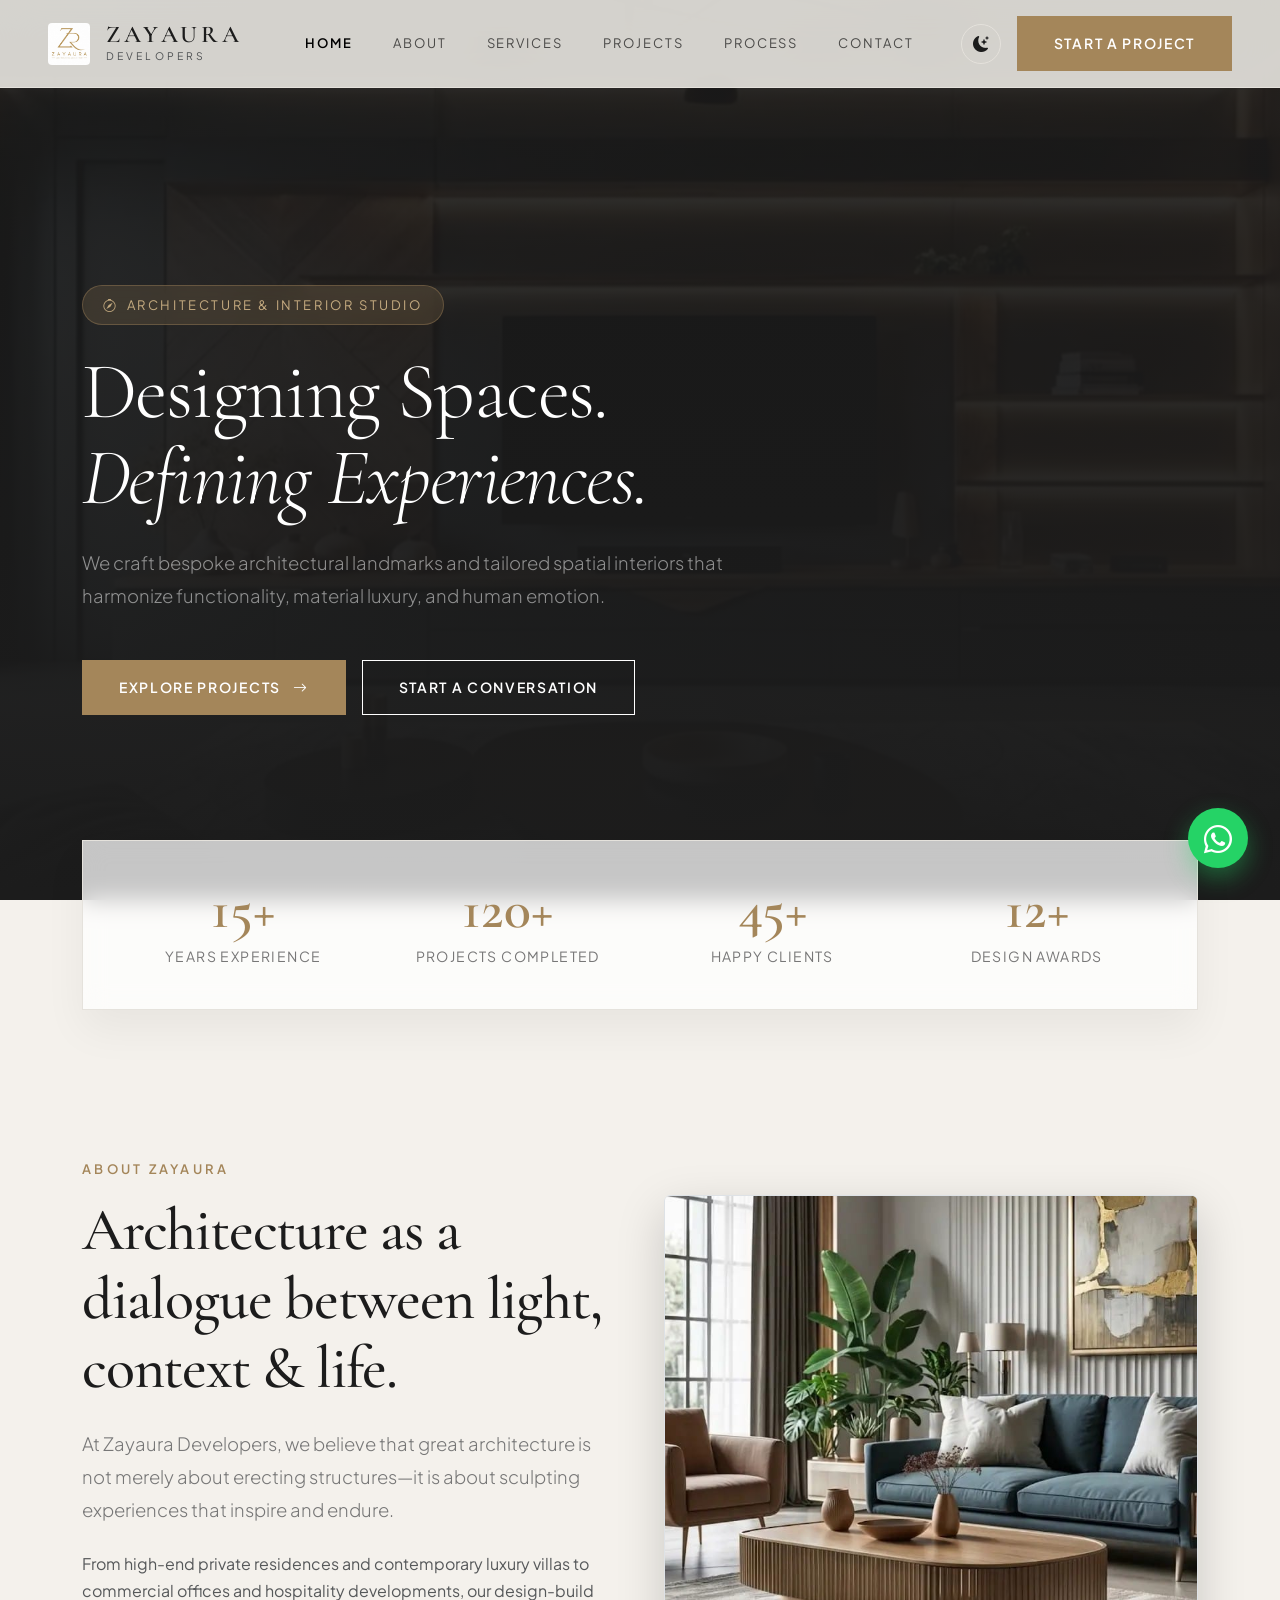
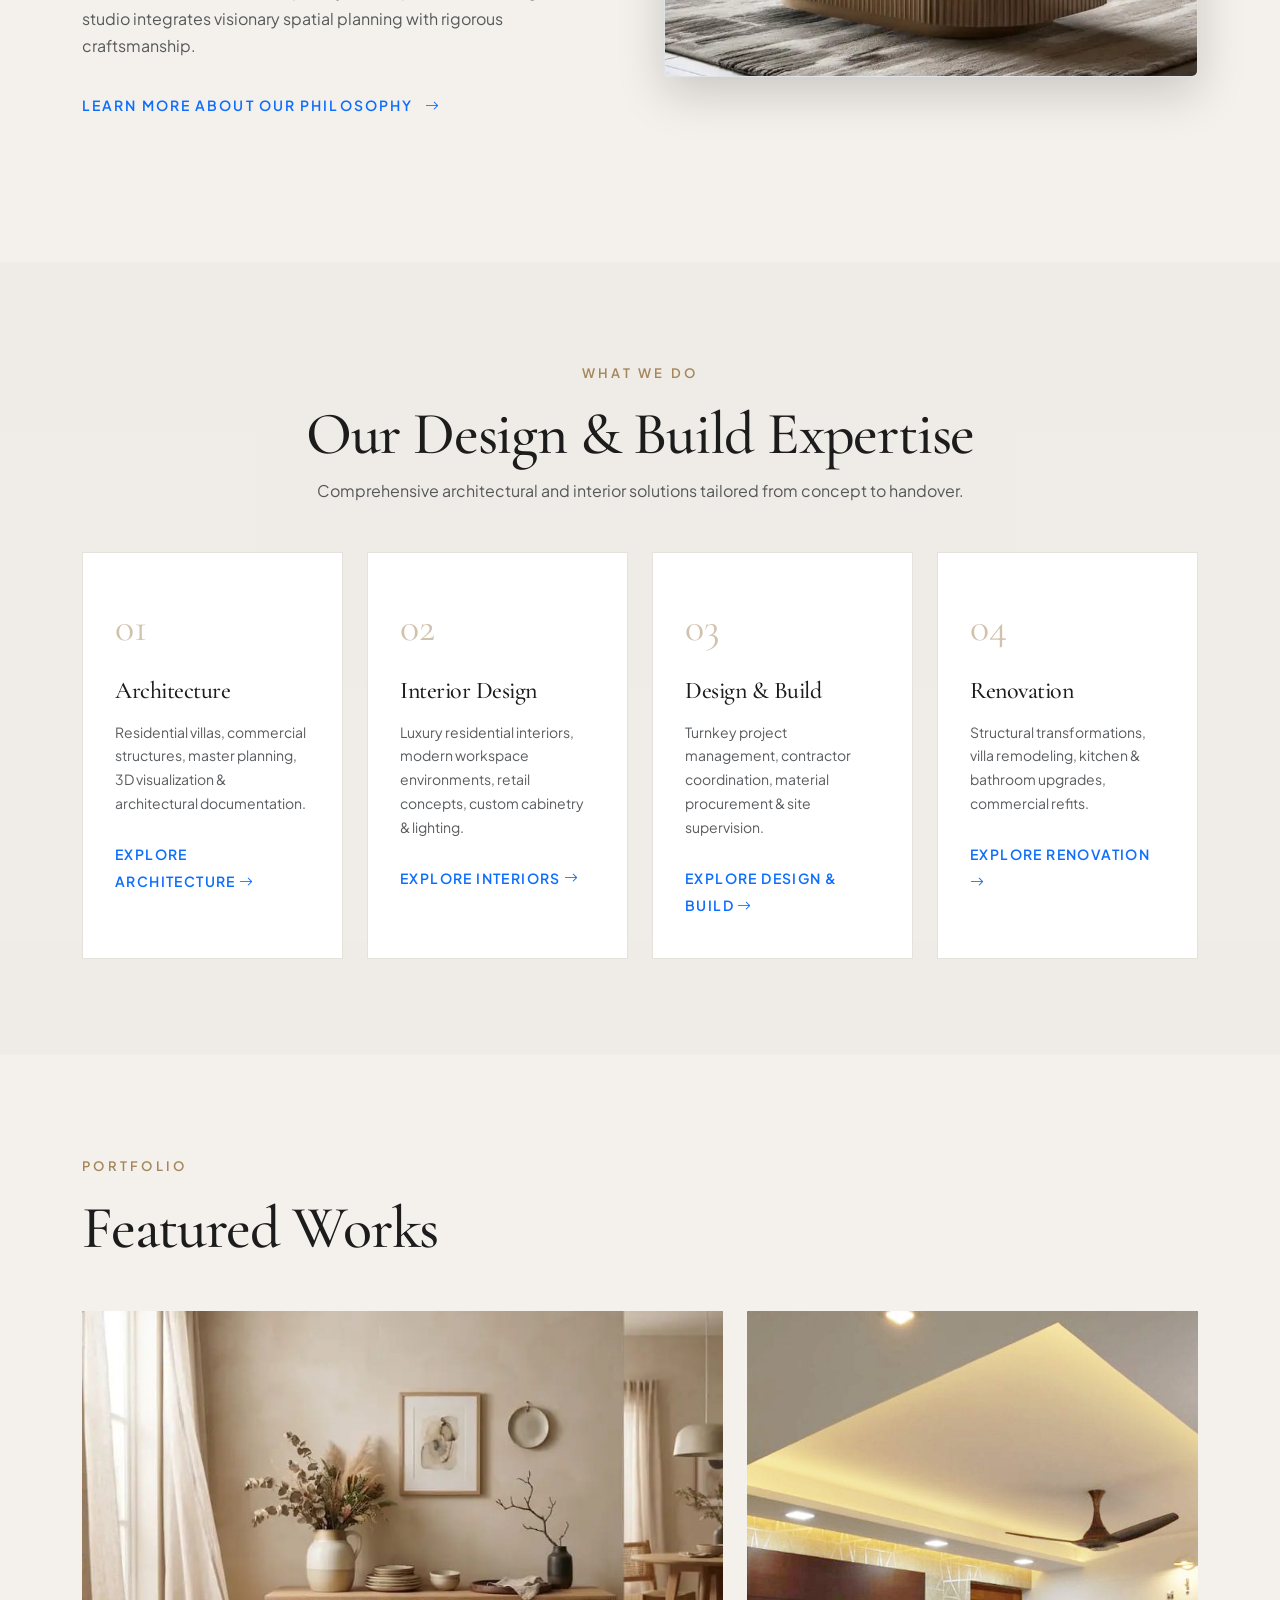
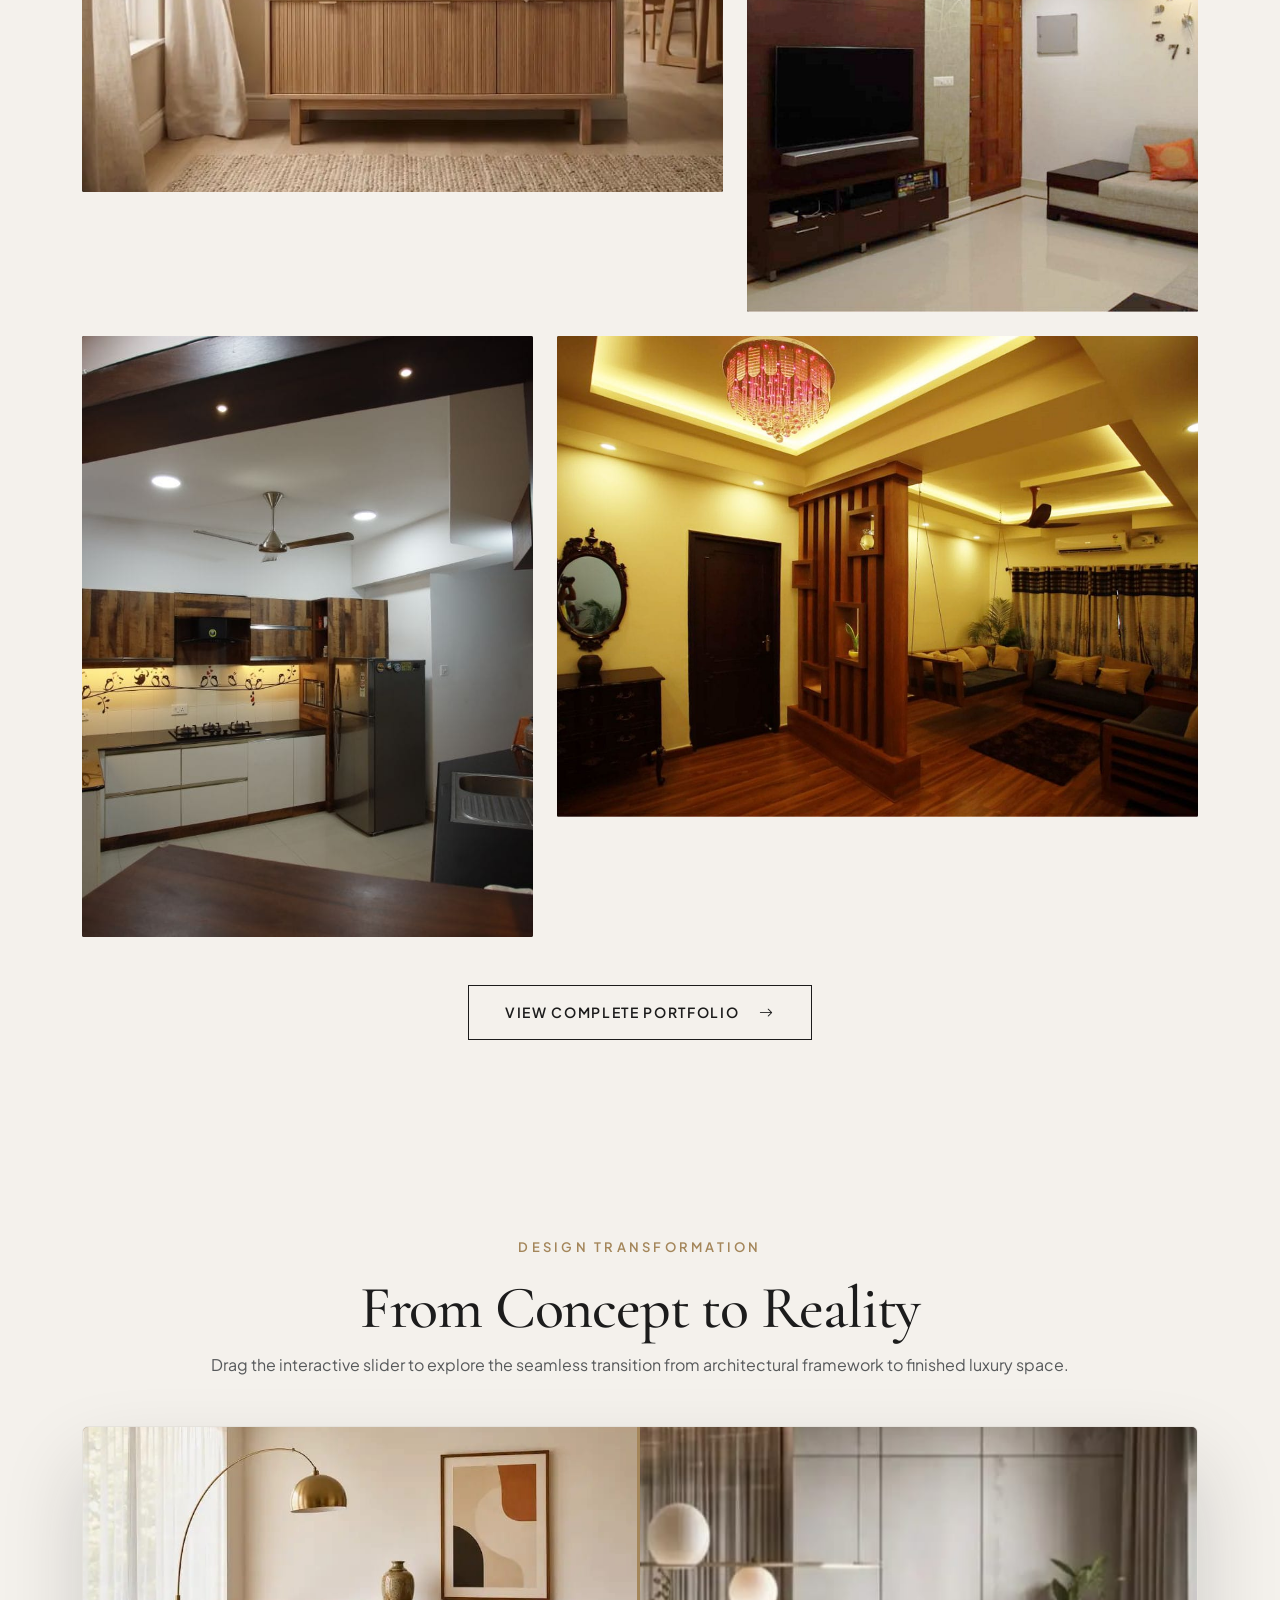
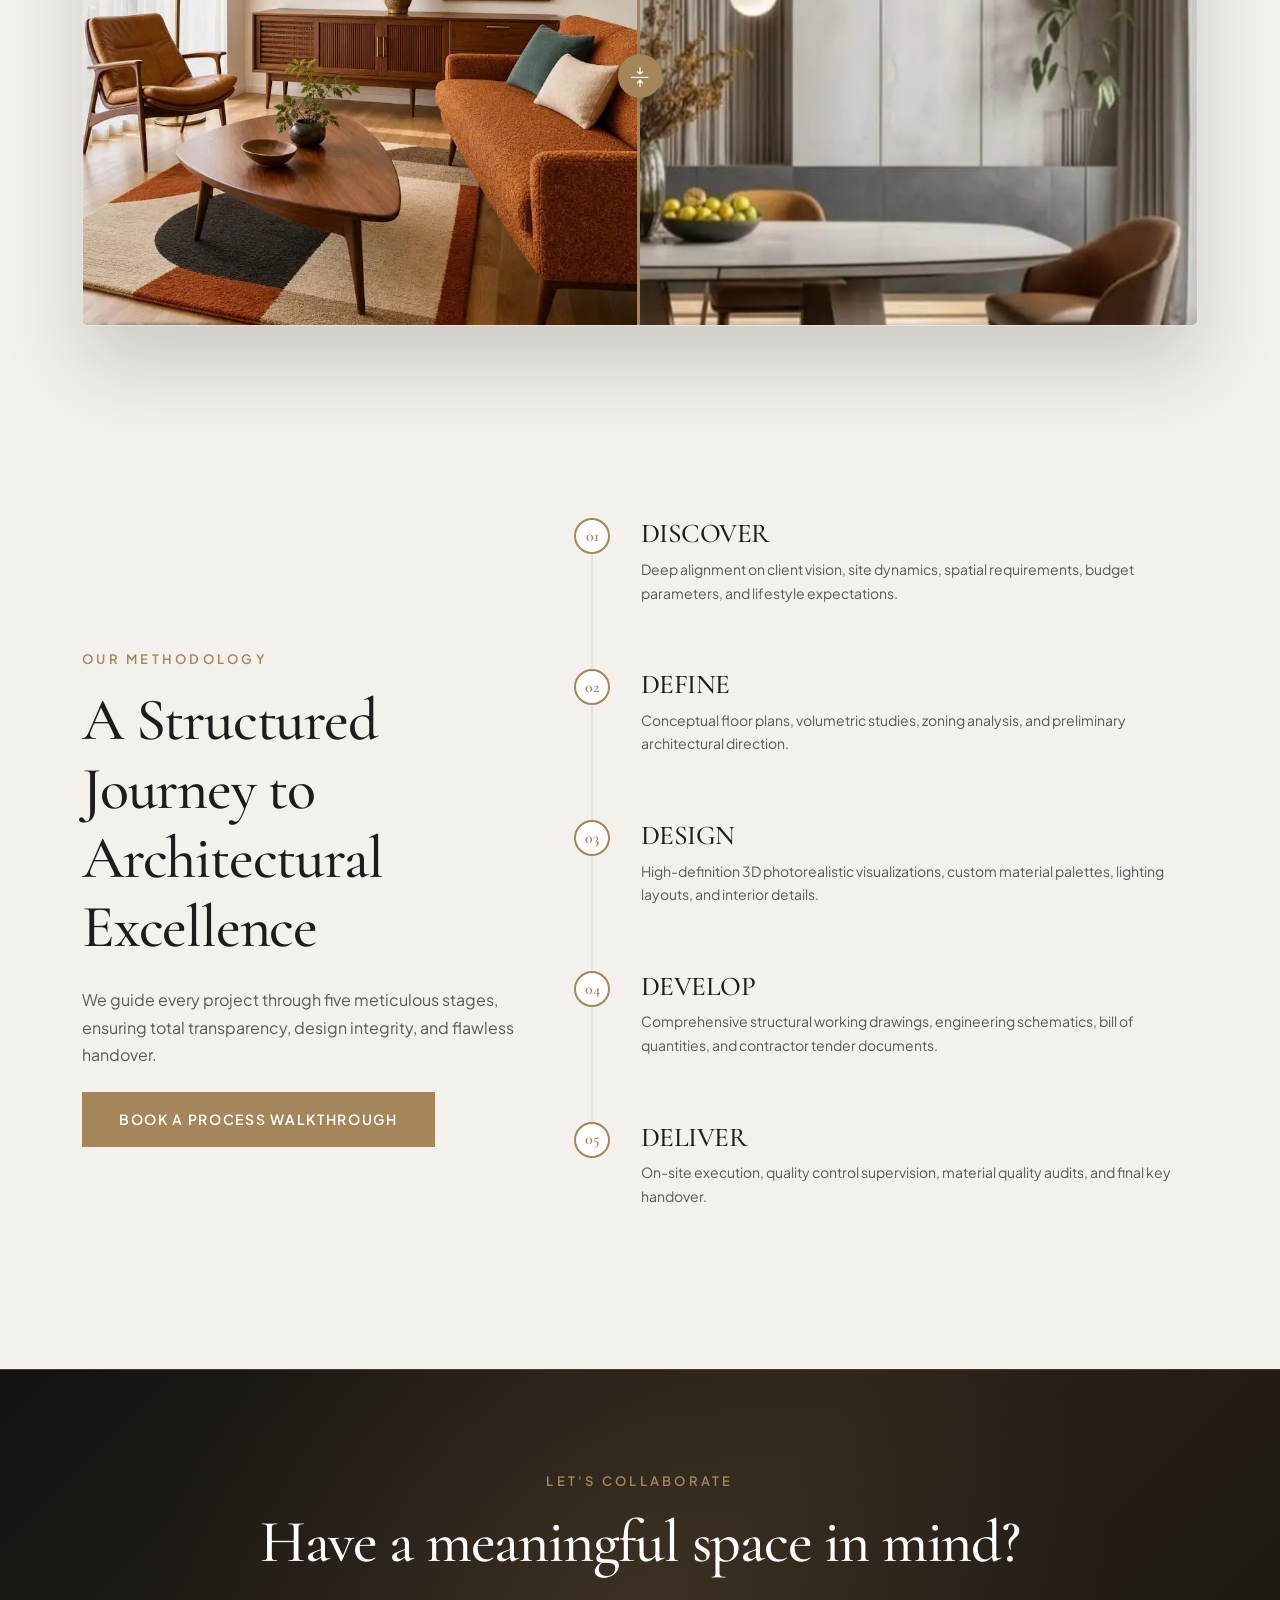
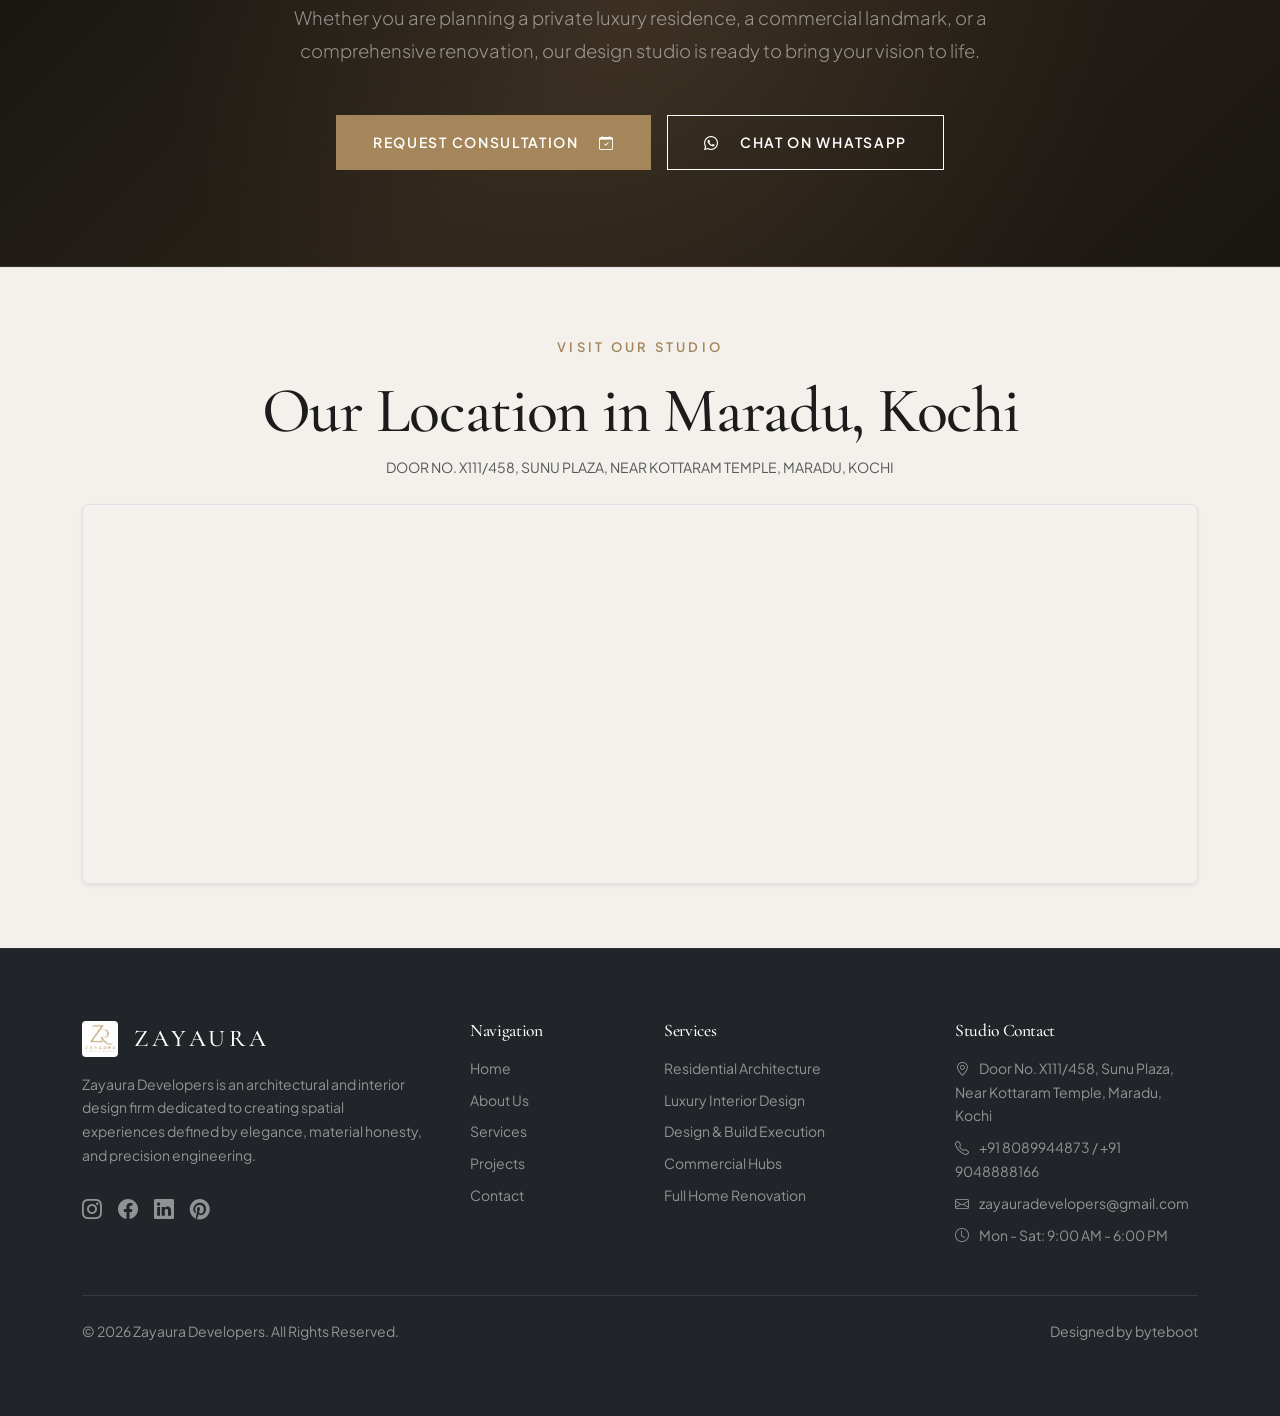
==== commit 9ba7b1ba: "change on methodology" ====
--- a/index.html
+++ b/index.html
@@ -50,7 +50,7 @@
             <li class="nav-item"><a class="nav-link" href="about.html">About</a></li>
             <li class="nav-item"><a class="nav-link" href="services.html">Services</a></li>
             <li class="nav-item"><a class="nav-link" href="projects.html">Projects</a></li>
-            <li class="nav-item"><a class="nav-link" href="#process">Process</a></li>
+            <li class="nav-item"><a class="nav-link" href="process.html">Process</a></li>
             <li class="nav-item"><a class="nav-link" href="contact.html">Contact</a></li>
           </ul>
 
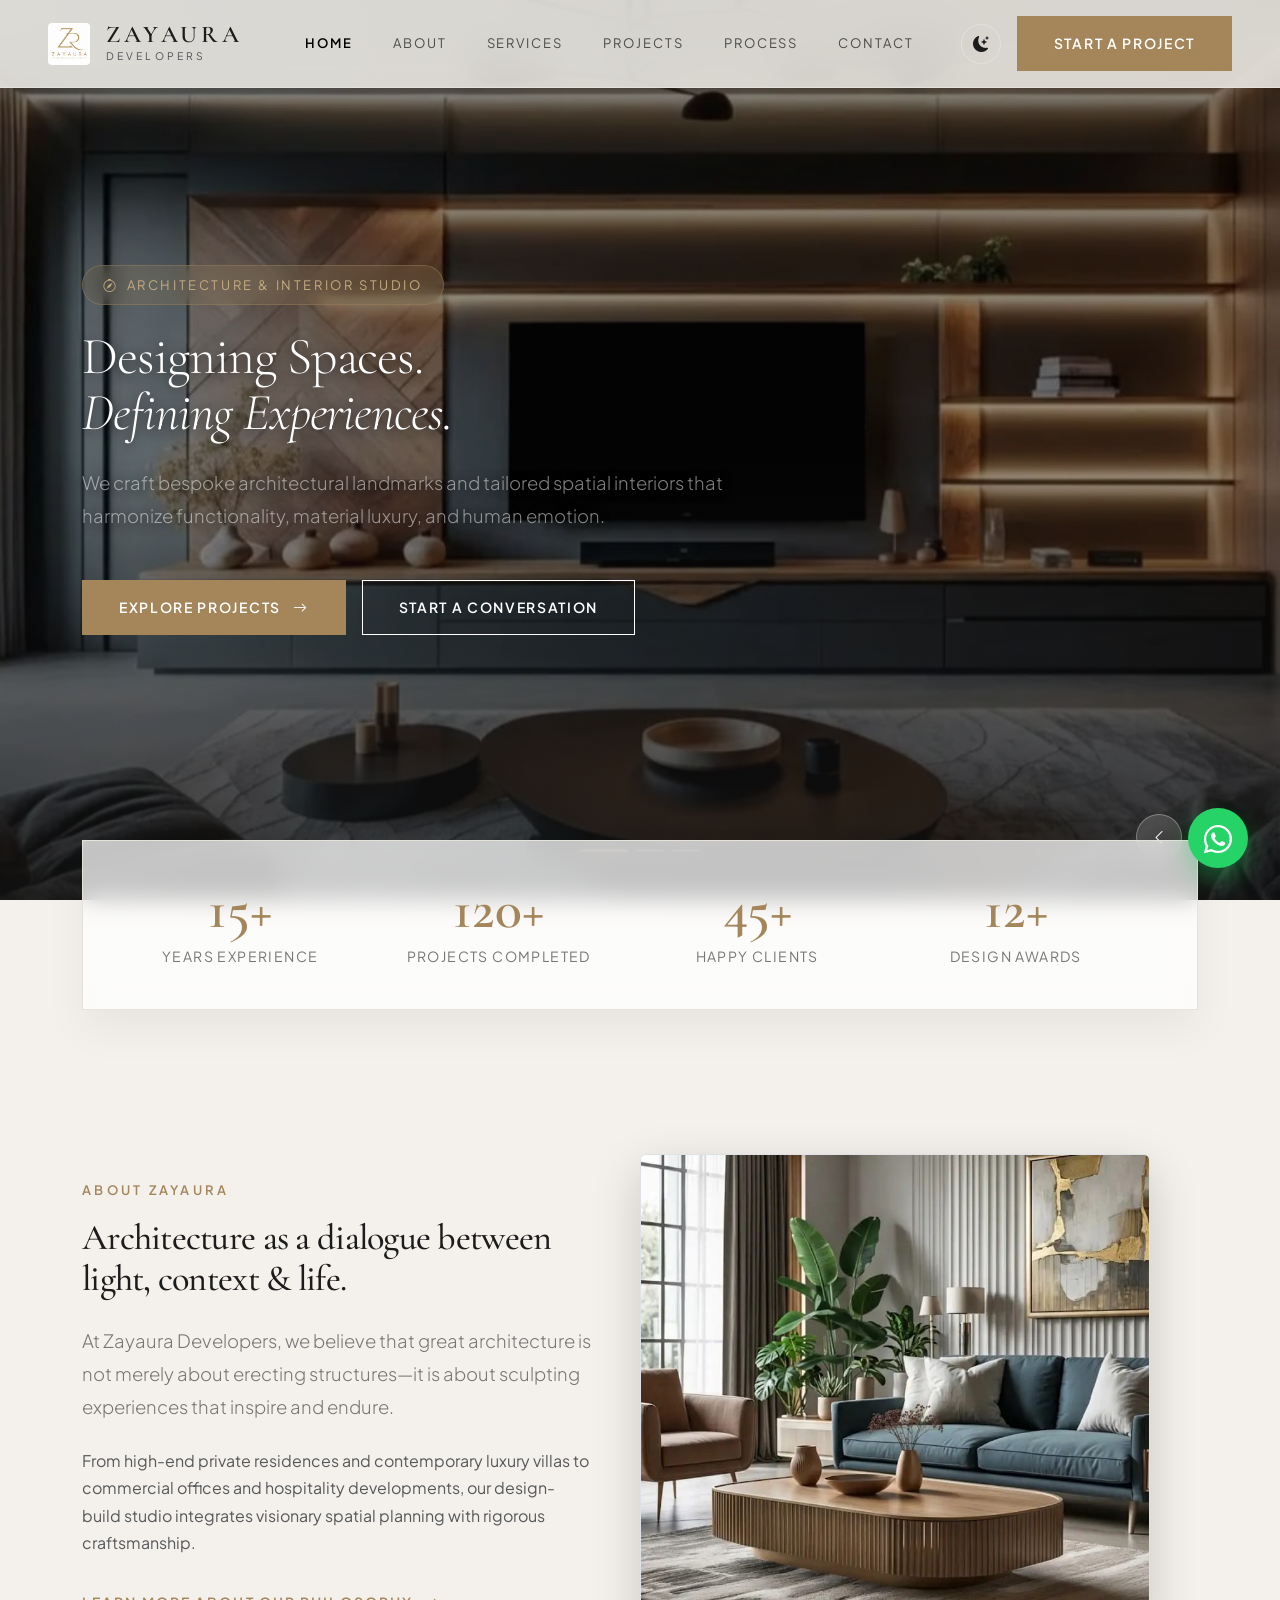
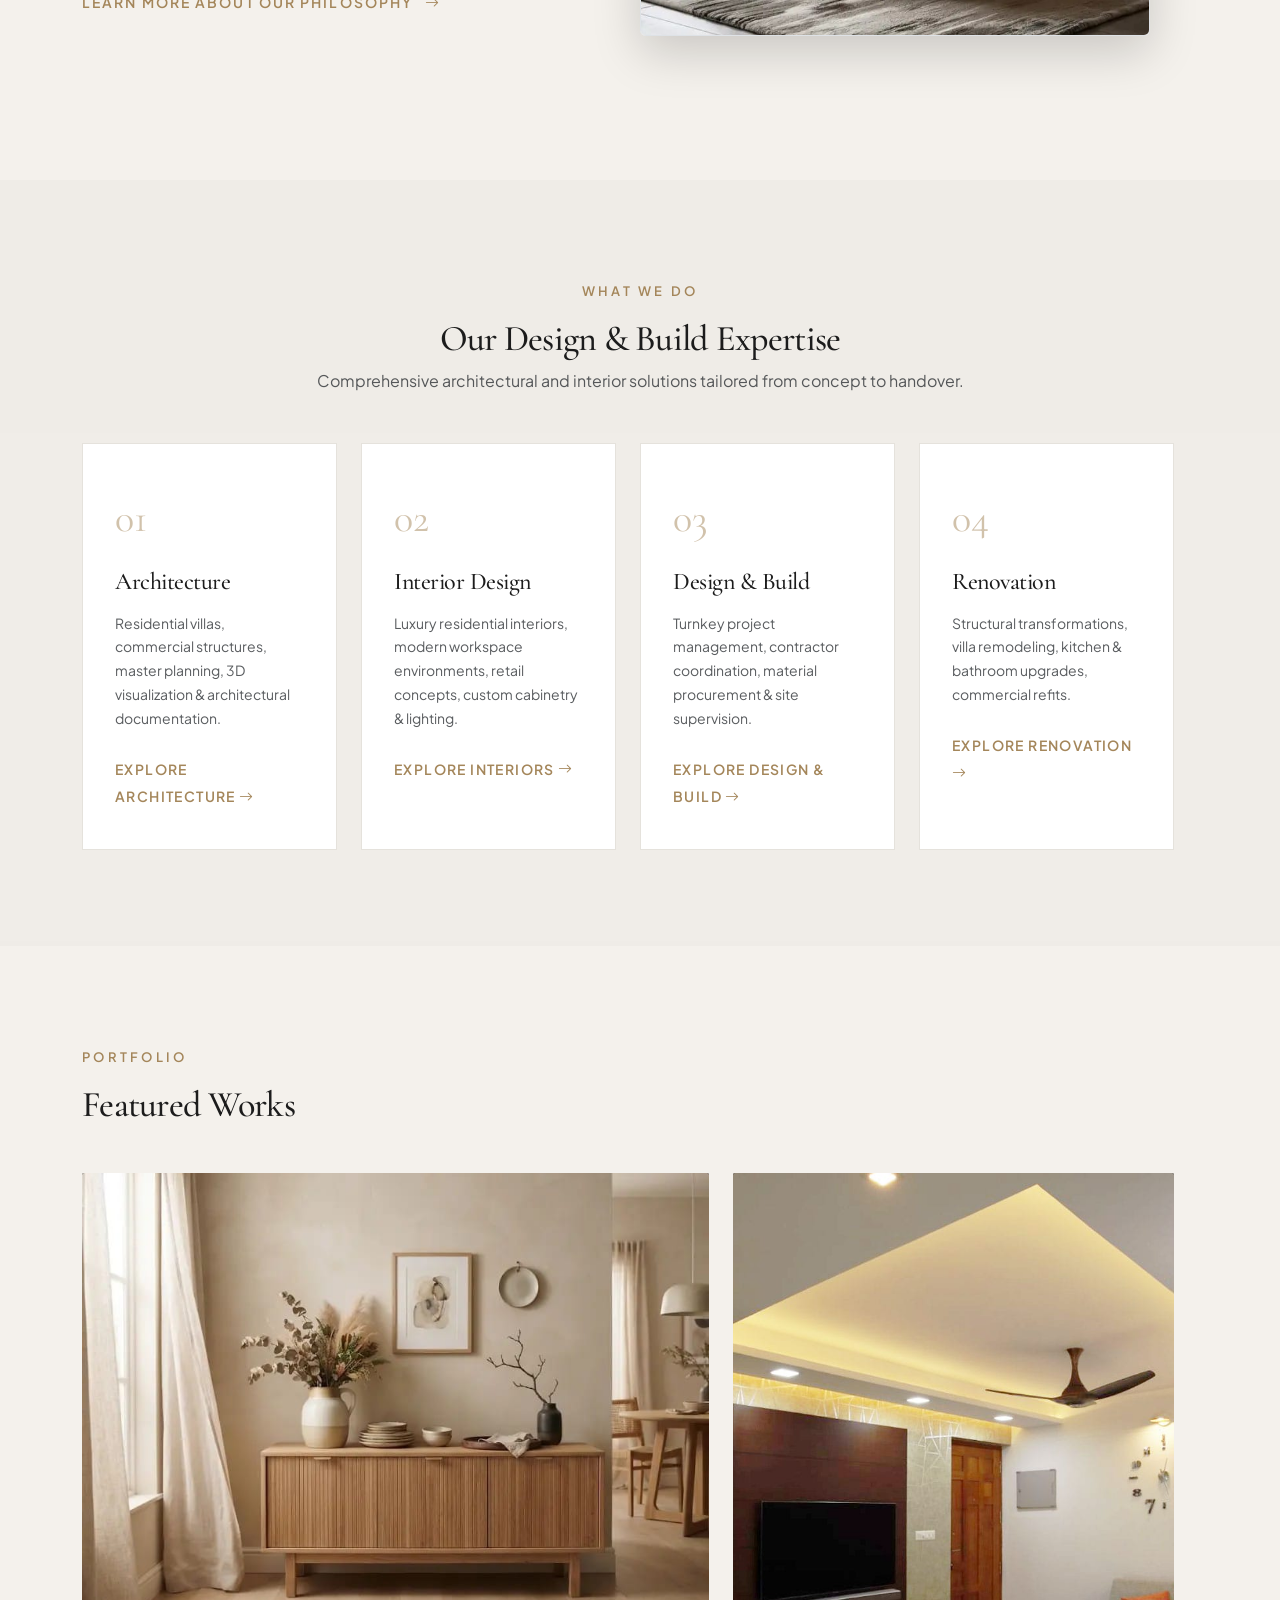
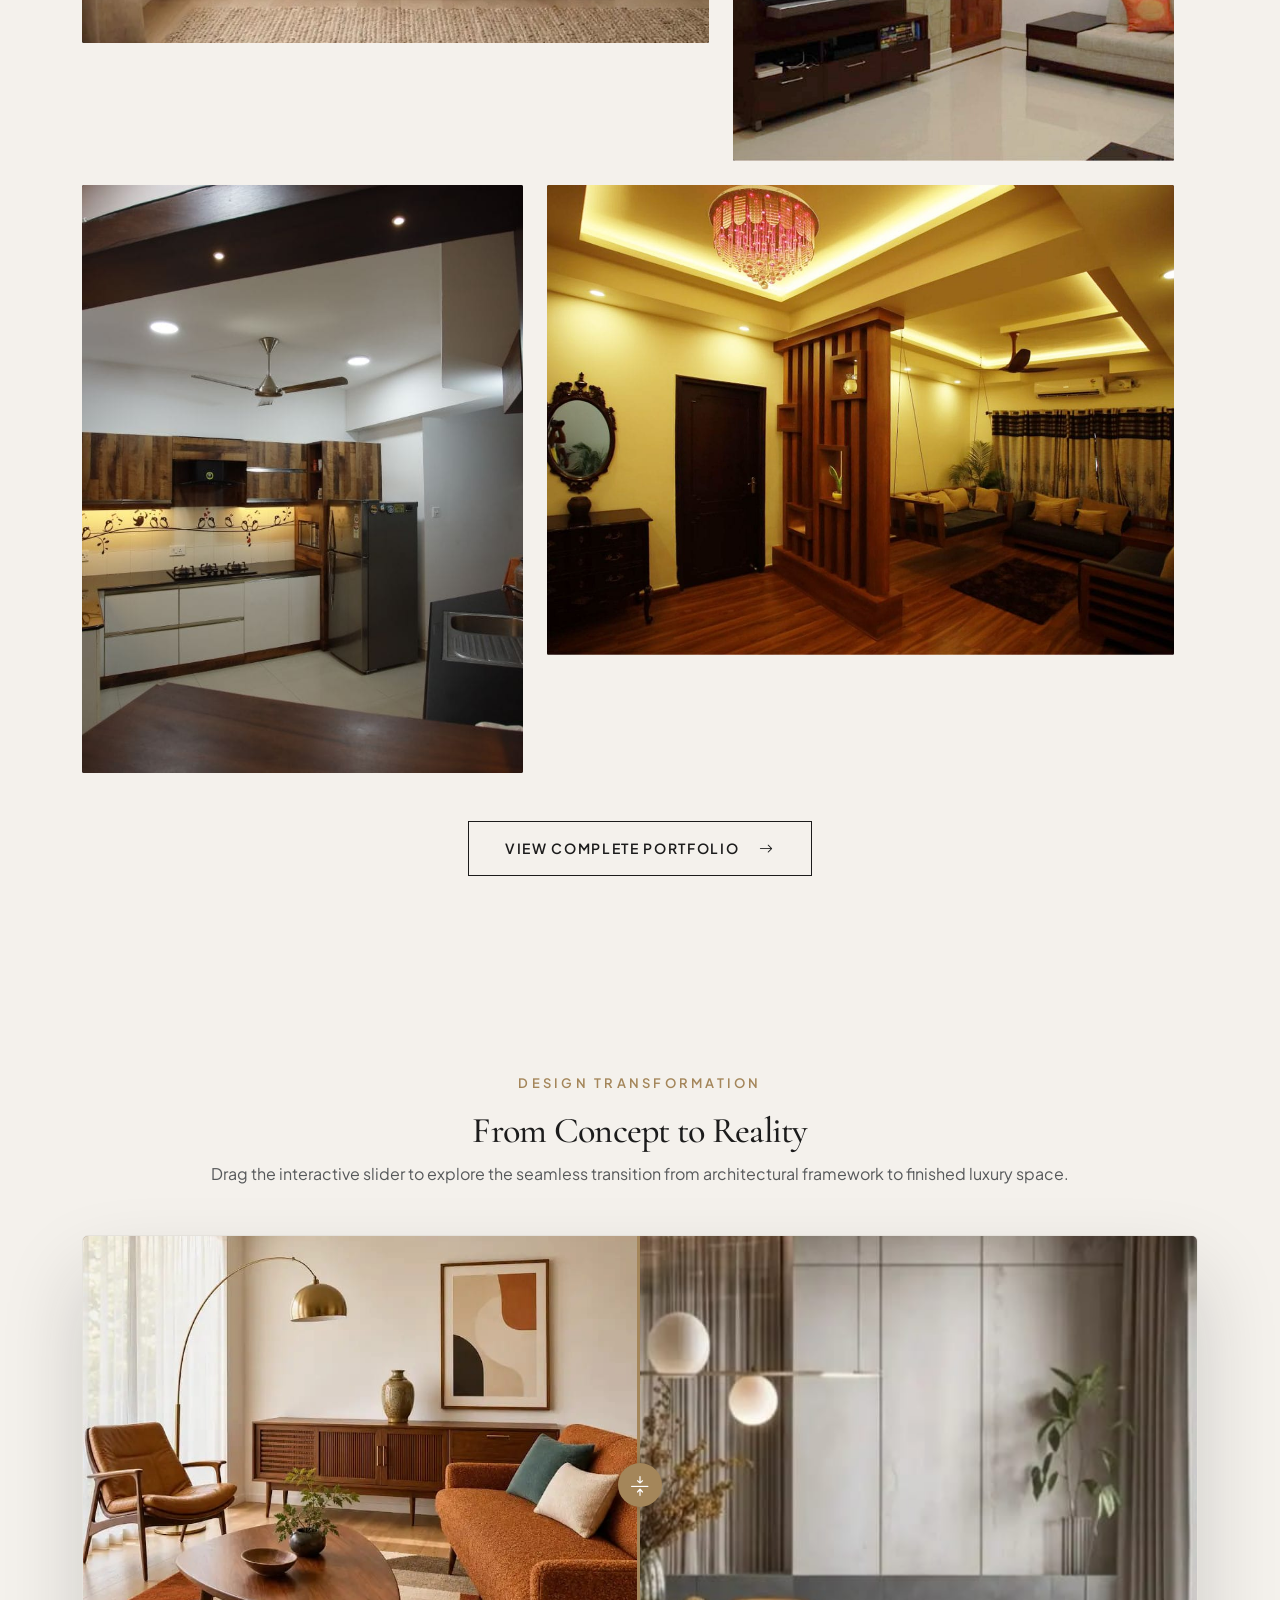
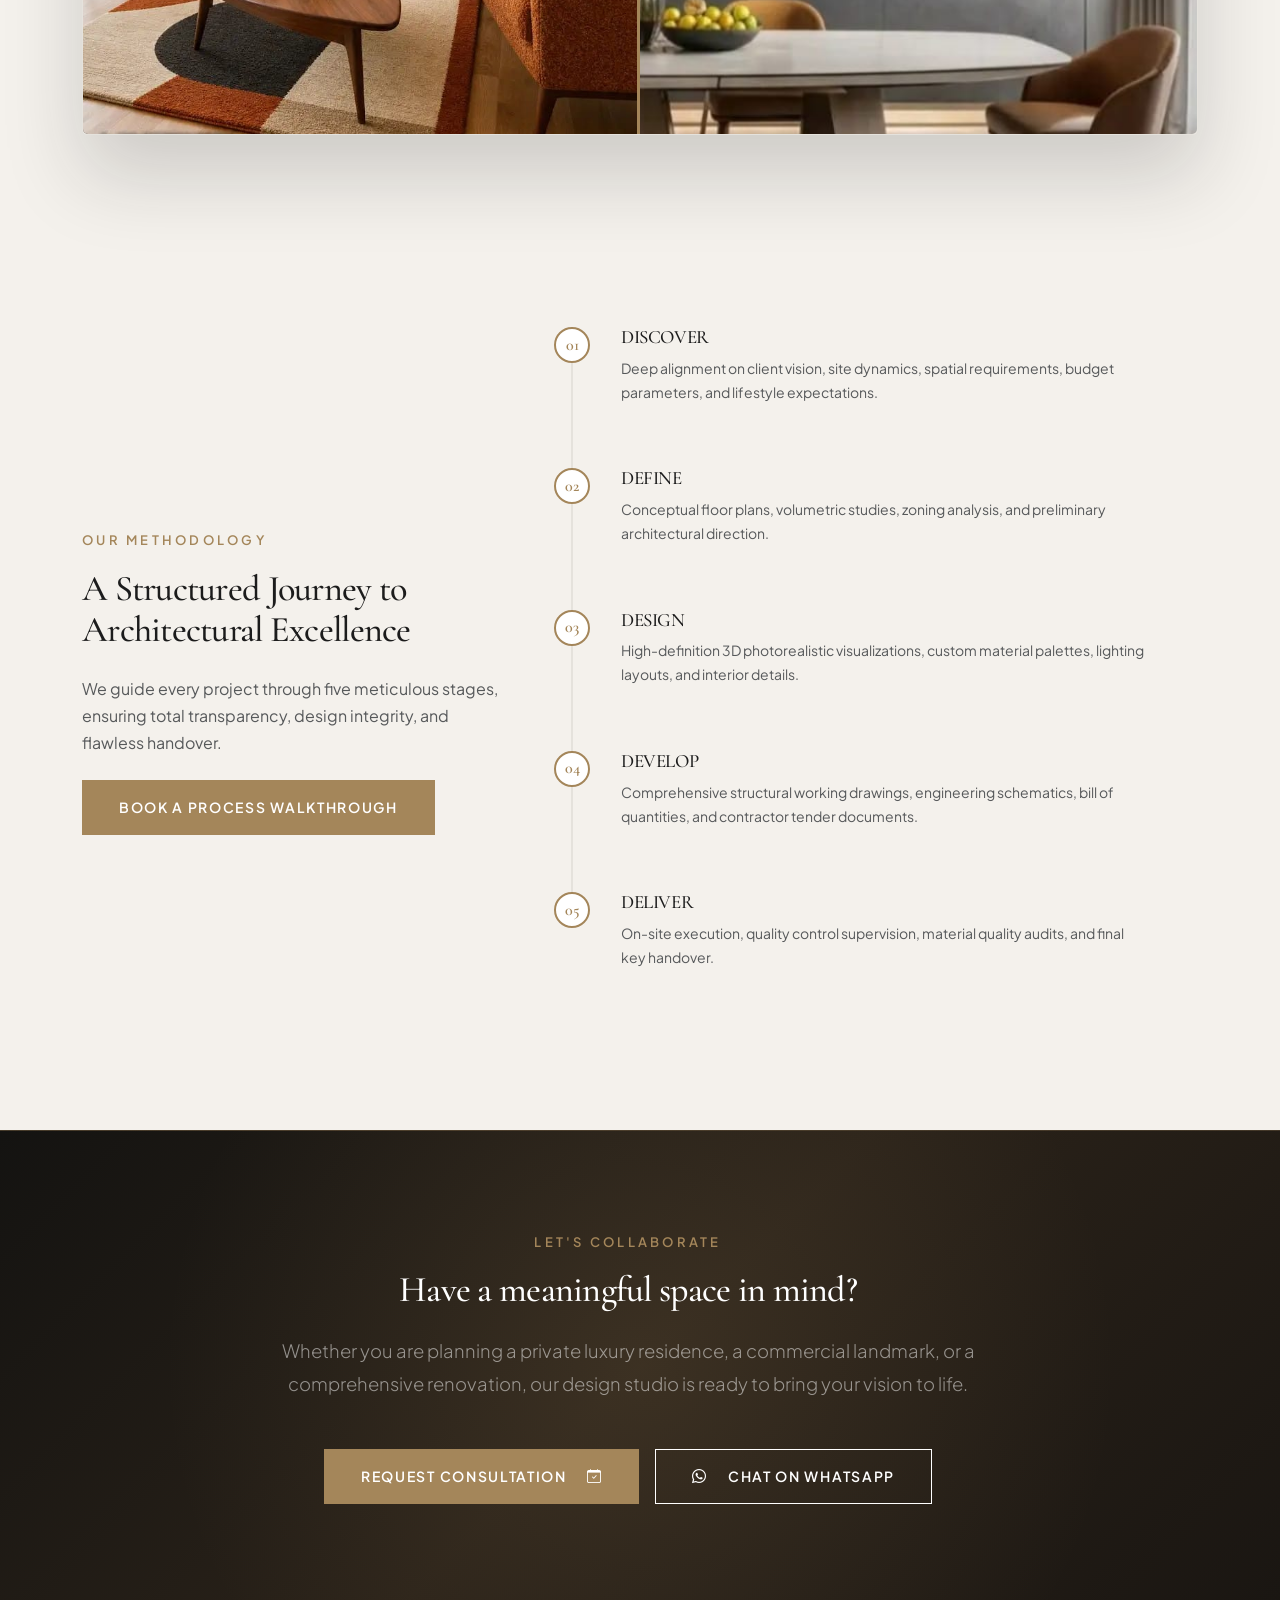
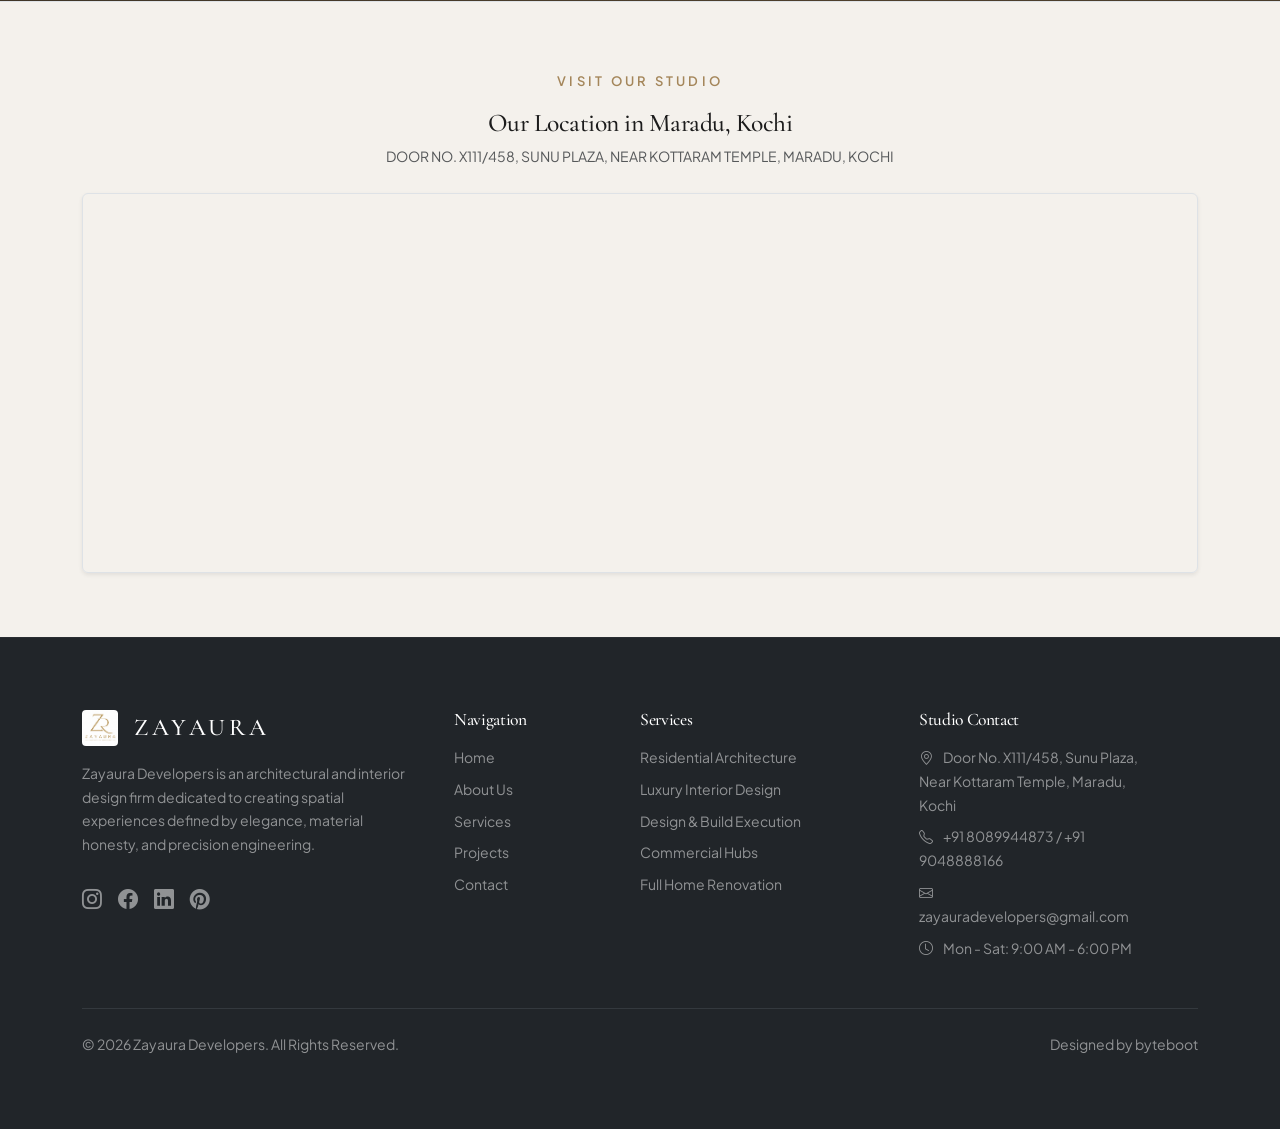
==== commit 55e946c4: "new" ====
--- a/index.html
+++ b/index.html
@@ -66,34 +66,108 @@
   </header>
 
   <main>
-    <!-- Hero Section -->
+    <!-- Animated Spatial Hero Carousel -->
     <section class="hero-section" id="hero">
-      <div class="hero-bg-overlay" style="background-image: url('images/site/WhatsApp Image 2026-09-29 at 18.03.42.jpeg');"></div>
-      <div class="hero-gradient-overlay"></div>
       
-      <div class="container hero-content py-5">
-        <div class="row min-vh-75 align-items-center">
-          <div class="col-lg-9 col-xl-8 reveal-fade-up">
-            <div class="hero-badge mb-4">
-              <i class="bi bi-compass"></i> ARCHITECTURE & INTERIOR STUDIO
-            </div>
-            <h1 class="display-1 font-heading text-white fw-light mb-4" style="line-height: 1.08;">
-              Designing Spaces. <br><span class="italic-serif text-accent" style="font-style: italic;">Defining Experiences.</span>
-            </h1>
-            <p class="lead text-white-50 mb-5 pe-lg-5">
-              We craft bespoke architectural landmarks and tailored spatial interiors that harmonize functionality, material luxury, and human emotion.
-            </p>
-            <div class="d-flex flex-column flex-sm-row gap-3">
-              <a href="projects.html" class="btn btn-editorial btn-primary-custom">
-                Explore Projects <i class="bi bi-arrow-right"></i>
-              </a>
-              <a href="contact.html" class="btn btn-editorial btn-outline-custom text-white border-white">
-                Start a Conversation
-              </a>
-            </div>
-          </div>
-        </div>
-      </div>
+      <!-- Slide 1 -->
+      <div class="hero-slider-item active">
+        <div class="hero-bg-overlay" style="background-image: url('images/site/WhatsApp Image 2026-09-29 at 18.03.42.jpeg');"></div>
+        <div class="hero-gradient-overlay"></div>
+        <div class="container hero-content py-5 h-100 d-flex align-items-center">
+          <div class="row w-100 align-items-center">
+            <div class="col-lg-9 col-xl-8 reveal-fade-up">
+              <div class="hero-badge mb-4">
+                <i class="bi bi-compass"></i> ARCHITECTURE & INTERIOR STUDIO
+              </div>
+              <h1 class="display-1 font-heading text-white fw-light mb-4" style="line-height: 1.08;">
+                Designing Spaces. <br><span class="italic-serif text-accent" style="font-style: italic;">Defining Experiences.</span>
+              </h1>
+              <p class="lead text-white-50 mb-5 pe-lg-5">
+                We craft bespoke architectural landmarks and tailored spatial interiors that harmonize functionality, material luxury, and human emotion.
+              </p>
+              <div class="d-flex flex-column flex-sm-row gap-3">
+                <a href="projects.html" class="btn btn-editorial btn-primary-custom">
+                  Explore Projects <i class="bi bi-arrow-right"></i>
+                </a>
+                <a href="contact.html" class="btn btn-editorial btn-outline-custom text-white border-white">
+                  Start a Conversation
+                </a>
+              </div>
+            </div>
+          </div>
+        </div>
+      </div>
+
+      <!-- Slide 2 -->
+      <div class="hero-slider-item">
+        <div class="hero-bg-overlay" style="background-image: url('images/site/WhatsApp Image 2026-09-29 at 18.03.37.jpeg');"></div>
+        <div class="hero-gradient-overlay"></div>
+        <div class="container hero-content py-5 h-100 d-flex align-items-center">
+          <div class="row w-100 align-items-center">
+            <div class="col-lg-9 col-xl-8">
+              <div class="hero-badge mb-4">
+                <i class="bi bi-magic"></i> INVENTING INSPIRED INTERIORS
+              </div>
+              <h1 class="display-1 font-heading text-white fw-light mb-4" style="line-height: 1.08;">
+                Luxury Living. <br><span class="italic-serif text-accent" style="font-style: italic;">45-Day Guaranteed Build.</span>
+              </h1>
+              <p class="lead text-white-50 mb-5 pe-lg-5">
+                Experience Zayaura's 15-Year Warranty on custom cabinetry, free photorealistic 3D visualization, and precision turnkey execution.
+              </p>
+              <div class="d-flex flex-column flex-sm-row gap-3">
+                <a href="process.html" class="btn btn-editorial btn-primary-custom">
+                  Explore Our Process <i class="bi bi-arrow-right"></i>
+                </a>
+                <a href="contact.html" class="btn btn-editorial btn-outline-custom text-white border-white">
+                  Book Free Site Visit
+                </a>
+              </div>
+            </div>
+          </div>
+        </div>
+      </div>
+
+      <!-- Slide 3 -->
+      <div class="hero-slider-item">
+        <div class="hero-bg-overlay" style="background-image: url('images/site/WhatsApp Image 2026-09-29 at 18.03.33.jpeg');"></div>
+        <div class="hero-gradient-overlay"></div>
+        <div class="container hero-content py-5 h-100 d-flex align-items-center">
+          <div class="row w-100 align-items-center">
+            <div class="col-lg-9 col-xl-8">
+              <div class="hero-badge mb-4">
+                <i class="bi bi-building"></i> TURNKEY ARCHITECTURAL MARVELS
+              </div>
+              <h1 class="display-1 font-heading text-white fw-light mb-4" style="line-height: 1.08;">
+                Crafting Landmarks. <br><span class="italic-serif text-accent" style="font-style: italic;">Elevating Every Detail.</span>
+              </h1>
+              <p class="lead text-white-50 mb-5 pe-lg-5">
+                From private luxury sanctuaries for patrons like Joy Abraham and Shihab to corporate headquarters for Denny, we bring visions to life.
+              </p>
+              <div class="d-flex flex-column flex-sm-row gap-3">
+                <a href="projects.html" class="btn btn-editorial btn-primary-custom">
+                  View Full Portfolio <i class="bi bi-arrow-right"></i>
+                </a>
+                <a href="contact.html" class="btn btn-editorial btn-outline-custom text-white border-white">
+                  Contact Studio
+                </a>
+              </div>
+            </div>
+          </div>
+        </div>
+      </div>
+
+      <!-- Controls & Indicators -->
+      <div class="hero-controls">
+        <button class="hero-control-btn hero-prev-btn" aria-label="Previous Slide"><i class="bi bi-chevron-left"></i></button>
+        <button class="hero-control-btn hero-next-btn" aria-label="Next Slide"><i class="bi bi-chevron-right"></i></button>
+      </div>
+
+      <div class="hero-indicators">
+        <div class="hero-indicator-dot active" data-slide="0"></div>
+        <div class="hero-indicator-dot" data-slide="1"></div>
+        <div class="hero-indicator-dot" data-slide="2"></div>
+      </div>
+
     </section>
 
     <!-- Floating Statistics Counter Bar -->
--- a/css/style.css
+++ b/css/style.css
@@ -56,6 +56,98 @@
   --shadow-soft: 0 20px 40px rgba(0, 0, 0, 0.4);
   --shadow-hover: 0 30px 60px rgba(164, 134, 90, 0.2);
   --shadow-spatial: 0 40px 80px rgba(0, 0, 0, 0.6);
+  color-scheme: dark;
+}
+
+[data-theme="dark"] body {
+  background-color: var(--bg-body);
+  color: var(--text-main);
+}
+
+[data-theme="dark"] h1, 
+[data-theme="dark"] h2, 
+[data-theme="dark"] h3, 
+[data-theme="dark"] h4, 
+[data-theme="dark"] h5, 
+[data-theme="dark"] h6, 
+[data-theme="dark"] .font-heading,
+[data-theme="dark"] .text-heading {
+  color: #F4F1EC !important;
+}
+
+[data-theme="dark"] p,
+[data-theme="dark"] span:not(.text-accent):not(.badge-count):not(.eyebrow),
+[data-theme="dark"] li,
+[data-theme="dark"] label {
+  color: #D4D0C8;
+}
+
+[data-theme="dark"] .text-muted {
+  color: #A09D96 !important;
+}
+
+/* Navbar Dark Mode High Contrast Visibility */
+[data-theme="dark"] .glass-nav {
+  background: rgba(16, 16, 16, 0.94);
+  border-bottom-color: #2E2B26;
+}
+
+[data-theme="dark"] .navbar-brand .brand-text span:first-child {
+  color: #F4F1EC !important;
+}
+
+[data-theme="dark"] .navbar-brand .brand-text span:last-child {
+  color: #A09D96 !important;
+}
+
+[data-theme="dark"] .navbar-nav .nav-link {
+  color: #E2E0DD !important;
+}
+
+[data-theme="dark"] .navbar-nav .nav-link:hover,
+[data-theme="dark"] .navbar-nav .nav-link.active {
+  color: var(--accent) !important;
+}
+
+[data-theme="dark"] .navbar-toggler i {
+  color: #F4F1EC !important;
+}
+
+/* Cards & Surfaces in Dark Mode */
+[data-theme="dark"] .service-card,
+[data-theme="dark"] .card,
+[data-theme="dark"] .glass-panel,
+[data-theme="dark"] .stats-bar {
+  background: #181818 !important;
+  border-color: #2E2B26 !important;
+  color: #E2E0DD !important;
+}
+
+[data-theme="dark"] .bg-surface {
+  background-color: #141414 !important;
+}
+
+/* Form Controls in Dark Mode */
+[data-theme="dark"] .form-control,
+[data-theme="dark"] .form-select {
+  background-color: #1E1E1E !important;
+  color: #F4F1EC !important;
+  border-color: #33302B !important;
+}
+
+[data-theme="dark"] .form-control::placeholder {
+  color: #77746F !important;
+}
+
+/* Modal Dark Mode Overrides */
+[data-theme="dark"] .modal-content {
+  background-color: #1A1A1A !important;
+  color: #E2E0DD !important;
+  border-color: #33302B !important;
+}
+
+[data-theme="dark"] .modal-title {
+  color: #F4F1EC !important;
 }
 
 /* Base Resets & Global Styles */
@@ -65,9 +157,13 @@
   padding: 0;
 }
 
-html {
+html, body {
   scroll-behavior: smooth;
   font-size: 16px;
+  max-width: 100vw;
+  overflow-x: hidden !important;
+  position: relative;
+  width: 100%;
 }
 
 body {
@@ -75,9 +171,13 @@
   background-color: var(--bg-body);
   color: var(--text-main);
   line-height: 1.7;
-  overflow-x: hidden;
   transition: background-color var(--transition-medium), color var(--transition-medium);
   -webkit-font-smoothing: antialiased;
+}
+
+*, *::before, *::after {
+  box-sizing: border-box;
+  max-width: 100%;
 }
 
 /* Typography Hierarchy */
@@ -89,11 +189,11 @@
   letter-spacing: -0.02em;
 }
 
-h1, .display-1 { font-size: clamp(2.5rem, 5vw + 1rem, 5rem); }
-h2, .display-2 { font-size: clamp(2rem, 3.5vw + 1rem, 3.75rem); }
-h3 { font-size: clamp(1.5rem, 2vw + 0.8rem, 2.5rem); }
-h4 { font-size: clamp(1.25rem, 1.5vw + 0.5rem, 1.85rem); }
-h5 { font-size: 1.25rem; }
+h1, .display-1 { font-size: clamp(1.85rem, 3.5vw + 0.5rem, 3.25rem); }
+h2, .display-2 { font-size: clamp(1.6rem, 2.2vw + 0.5rem, 2.35rem); }
+h3, .display-3 { font-size: clamp(1.3rem, 1.5vw + 0.4rem, 1.85rem); }
+h4 { font-size: clamp(1.1rem, 1.1vw + 0.3rem, 1.4rem); }
+h5 { font-size: 1.1rem; }
 
 .eyebrow {
   font-family: var(--font-body);
@@ -261,8 +361,8 @@
   height: 100%;
   background-size: cover;
   background-position: center;
-  opacity: 0.45;
-  filter: brightness(0.7) contrast(1.1);
+  opacity: 0.85;
+  filter: brightness(0.95) contrast(1.05);
   transform: scale(1.05);
   transition: transform 1.2s var(--ease-antigravity);
 }
@@ -277,12 +377,16 @@
   left: 0;
   width: 100%;
   height: 100%;
-  background: linear-gradient(180deg, rgba(28,28,28,0.7) 0%, rgba(28,28,28,0.85) 60%, var(--primary) 100%);
+  background: linear-gradient(180deg, rgba(0, 0, 0, 0.45) 0%, rgba(0, 0, 0, 0.3) 50%, rgba(20, 20, 20, 0.75) 100%);
 }
 
 .hero-content {
   position: relative;
   z-index: 3;
+}
+
+.hero-content h1, .hero-content p {
+  text-shadow: 0 2px 12px rgba(0, 0, 0, 0.65);
 }
 
 .hero-badge {
@@ -659,6 +763,142 @@
   border-radius: 2px;
 }
 
+/* Animated Spatial Hero Slider */
+.hero-slider-item {
+  position: absolute;
+  top: 0;
+  left: 0;
+  width: 100%;
+  height: 100%;
+  opacity: 0;
+  visibility: hidden;
+  transition: opacity 1.2s cubic-bezier(0.16, 1, 0.3, 1), visibility 1.2s cubic-bezier(0.16, 1, 0.3, 1);
+  z-index: 1;
+}
+
+.hero-slider-item.active {
+  opacity: 1;
+  visibility: visible;
+  z-index: 2;
+}
+
+.hero-slider-item .hero-bg-overlay {
+  transform: scale(1.1);
+  transition: transform 7s linear;
+}
+
+.hero-slider-item.active .hero-bg-overlay {
+  transform: scale(1);
+}
+
+.hero-controls {
+  position: absolute;
+  bottom: 2.5rem;
+  right: 2.5rem;
+  z-index: 10;
+  display: flex;
+  align-items: center;
+  gap: 0.75rem;
+}
+
+.hero-control-btn {
+  width: 46px;
+  height: 46px;
+  border-radius: 50%;
+  background: rgba(255, 255, 255, 0.15);
+  backdrop-filter: blur(10px);
+  border: 1px solid rgba(255, 255, 255, 0.3);
+  color: #FFFFFF;
+  display: flex;
+  align-items: center;
+  justify-content: center;
+  cursor: pointer;
+  transition: all 0.3s ease;
+}
+
+.hero-control-btn:hover {
+  background: var(--accent);
+  border-color: var(--accent);
+  transform: scale(1.1);
+}
+
+.hero-indicators {
+  position: absolute;
+  bottom: 3rem;
+  left: 50%;
+  transform: translateX(-50%);
+  z-index: 10;
+  display: flex;
+  gap: 0.5rem;
+}
+
+.hero-indicator-dot {
+  width: 28px;
+  height: 3px;
+  background: rgba(255, 255, 255, 0.35);
+  border-radius: 2px;
+  cursor: pointer;
+  transition: all 0.4s ease;
+}
+
+.hero-indicator-dot.active {
+  width: 48px;
+  background: var(--accent);
+}
+
+/* Bootstrap Primary Blue (#0d6efd) Theme Color Overrides */
+:root {
+  --bs-primary: #A4865A;
+  --bs-primary-rgb: 164, 134, 90;
+  --bs-link-color: #A4865A;
+  --bs-link-hover-color: #8C7047;
+  --bs-focus-ring-color: rgba(164, 134, 90, 0.25);
+}
+
+a {
+  color: var(--accent);
+  transition: color var(--transition-fast);
+}
+
+a:hover {
+  color: var(--accent-light);
+}
+
+.btn-primary, .bg-primary {
+  background-color: var(--accent) !important;
+  border-color: var(--accent) !important;
+  color: #FFFFFF !important;
+}
+
+.btn-primary:hover, .btn-primary:focus, .btn-primary:active {
+  background-color: #8C7047 !important;
+  border-color: #8C7047 !important;
+}
+
+.form-control:focus, .form-select:focus {
+  border-color: var(--accent) !important;
+  box-shadow: 0 0 0 0.25rem rgba(164, 134, 90, 0.25) !important;
+}
+
+.form-check-input:checked {
+  background-color: var(--accent) !important;
+  border-color: var(--accent) !important;
+}
+
+.text-primary {
+  color: var(--accent) !important;
+}
+
+.spinner-border {
+  color: var(--accent) !important;
+}
+
+.alert-primary {
+  background-color: rgba(164, 134, 90, 0.12) !important;
+  border-color: rgba(164, 134, 90, 0.3) !important;
+  color: var(--text-heading) !important;
+}
+
 /* Accessibility & Reduced Motion */
 @media (prefers-reduced-motion: reduce) {
   *, ::before, ::after {
@@ -669,14 +909,151 @@
   }
 }
 
-/* Responsive Overrides */
+/* Responsive Overrides & Navbar Mobile Fix */
 @media (max-width: 991.98px) {
-  .hero-section { min-height: 80vh; padding-top: 120px; }
+  .hero-section { min-height: 85vh; padding-top: 120px; }
   .stats-bar { margin-top: 2rem; }
   .dual-state-container { height: 350px; }
+  .hero-controls { bottom: 1.5rem; right: 1.5rem; }
+  .hero-indicators { bottom: 1.8rem; }
+
+  /* Navbar Mobile Drawer & Overflow Prevention */
+  .navbar-collapse {
+    background: var(--bg-surface-elevated);
+    backdrop-filter: blur(24px);
+    -webkit-backdrop-filter: blur(24px);
+    border: 1px solid var(--border);
+    border-radius: 6px;
+    padding: 1.5rem;
+    margin-top: 0.75rem;
+    max-height: 80vh;
+    overflow-y: auto;
+    box-shadow: var(--shadow-spatial);
+  }
+
+  .navbar-brand {
+    max-width: 70%;
+  }
+
+  .brand-text span:first-child {
+    font-size: 1.15rem !important;
+  }
+
+  .brand-text span:last-child {
+    font-size: 0.55rem !important;
+  }
+}
+
+@media (max-width: 767.98px) {
+  .process-step {
+    padding-left: 2.25rem;
+    padding-bottom: 2.25rem;
+  }
+  .process-num-badge {
+    left: -15px;
+    width: 30px;
+    height: 30px;
+    font-size: 0.85rem;
+  }
 }
 
 @media (max-width: 575.98px) {
-  .btn-editorial { width: 100%; margin-bottom: 0.5rem; }
-  .whatsapp-float { bottom: 1.25rem; right: 1.25rem; width: 50px; height: 50px; font-size: 1.4rem; }
-}
+  html, body {
+    overflow-x: hidden !important;
+    max-width: 100vw !important;
+  }
+
+  .container, .container-fluid {
+    padding-left: 1rem !important;
+    padding-right: 1rem !important;
+    max-width: 100% !important;
+    overflow-x: hidden;
+  }
+
+  .row {
+    margin-left: -0.5rem !important;
+    margin-right: -0.5rem !important;
+  }
+
+  .row > [class*="col-"] {
+    padding-left: 0.5rem !important;
+    padding-right: 0.5rem !important;
+  }
+
+  h1, .display-1 {
+    font-size: clamp(1.6rem, 5.5vw, 2.1rem) !important;
+    word-break: break-word;
+    overflow-wrap: break-word;
+  }
+
+  h2, .display-2 {
+    font-size: clamp(1.35rem, 4.5vw, 1.75rem) !important;
+    word-break: break-word;
+    overflow-wrap: break-word;
+  }
+
+  .btn-editorial { 
+    width: 100% !important; 
+    margin-bottom: 0.5rem;
+    padding: 0.85rem 1.25rem !important;
+    font-size: 0.8125rem !important;
+    white-space: normal !important;
+    text-align: center;
+  }
+
+  .whatsapp-float { 
+    bottom: 1.25rem; 
+    right: 1.25rem; 
+    width: 50px; 
+    height: 50px; 
+    font-size: 1.4rem; 
+  }
+
+  .process-step {
+    padding-left: 1.5rem !important;
+    padding-bottom: 1.75rem !important;
+    border-left-width: 2px;
+  }
+
+  .process-num-badge {
+    left: -13px;
+    width: 24px;
+    height: 24px;
+    font-size: 0.75rem;
+  }
+
+  .stats-bar {
+    padding: 1.5rem 0.75rem !important;
+    margin-top: 1rem !important;
+  }
+
+  .stat-number {
+    font-size: 2.25rem !important;
+  }
+
+  .stat-label {
+    font-size: 0.7rem !important;
+  }
+
+  .dual-state-container {
+    height: 280px !important;
+  }
+
+  .hero-controls { display: none; }
+
+  /* Small Mobile Navbar Adjustments */
+  .navbar-brand img {
+    height: 30px !important;
+  }
+  .navbar-brand {
+    gap: 0.5rem !important;
+    max-width: 65%;
+  }
+  .glass-nav {
+    padding-left: 0.5rem !important;
+    padding-right: 0.5rem !important;
+  }
+  .navbar-toggler {
+    padding: 0.25rem 0.4rem !important;
+  }
+}
